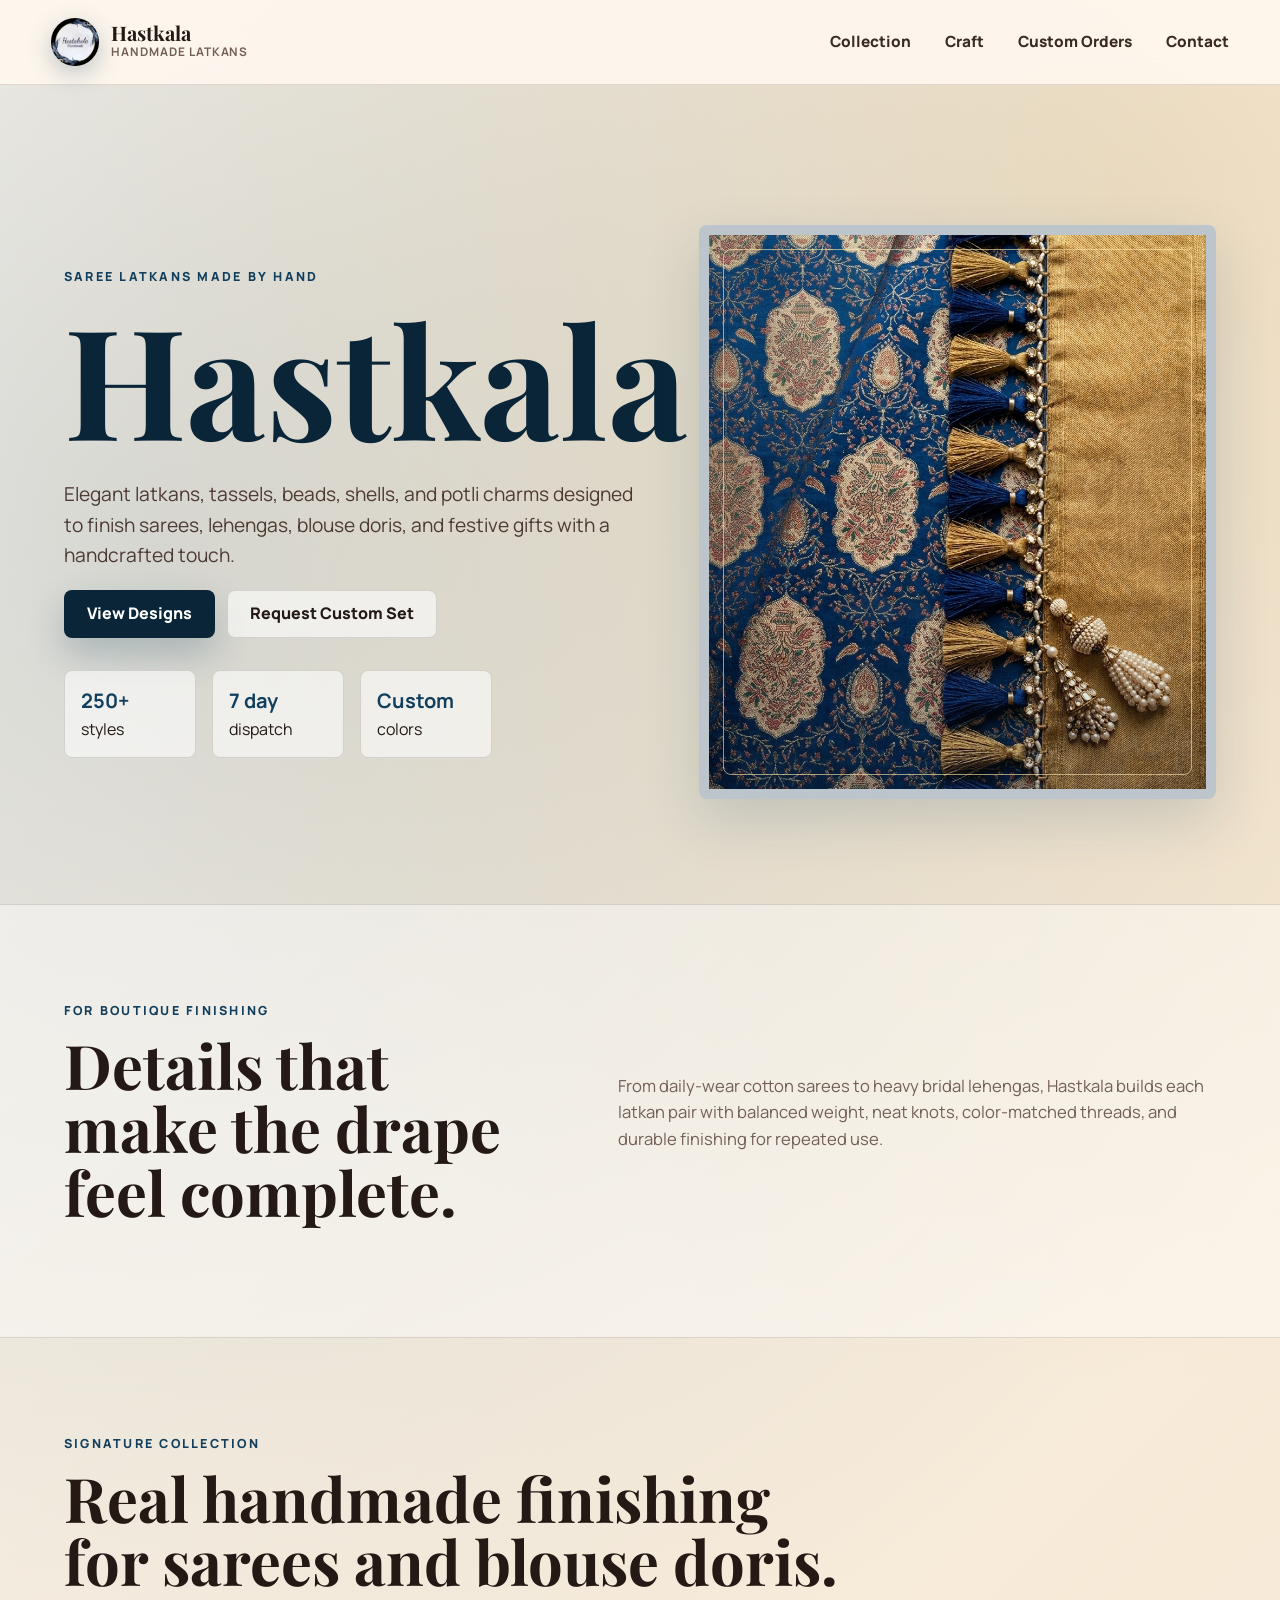
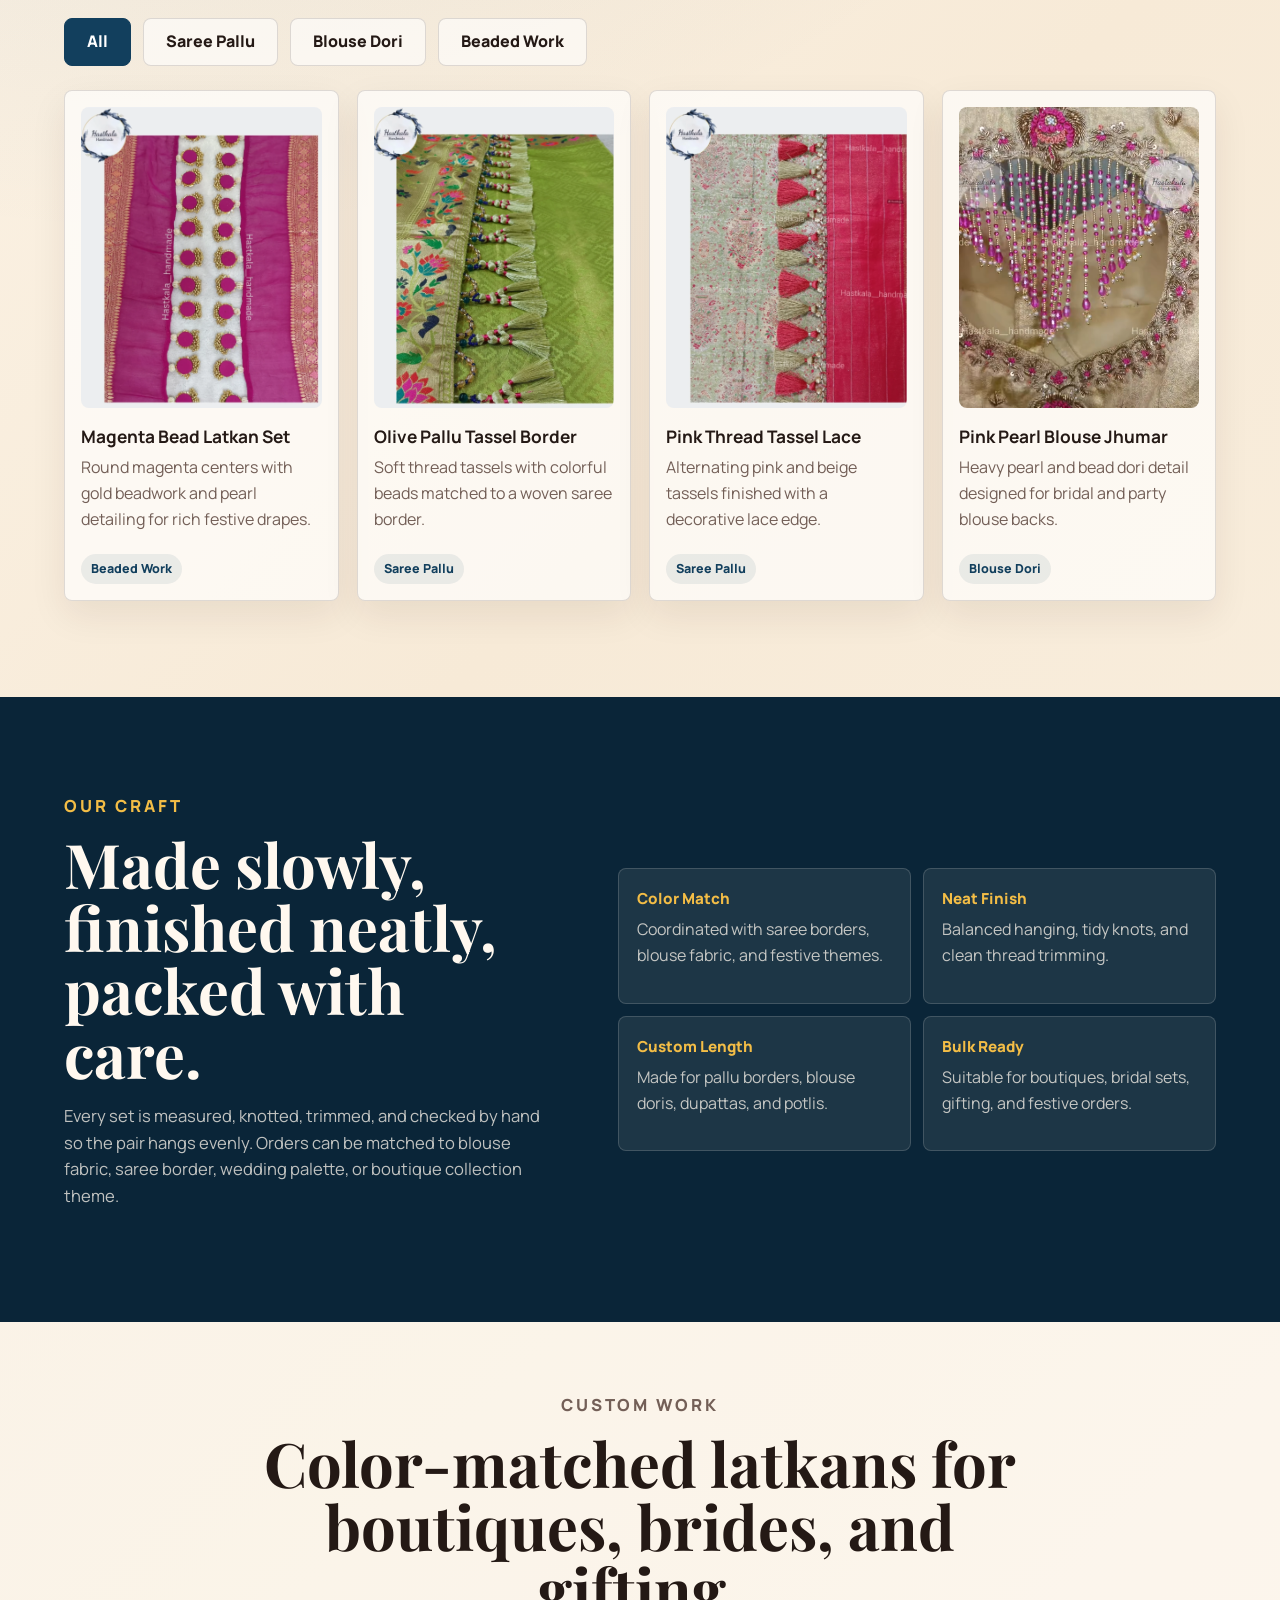
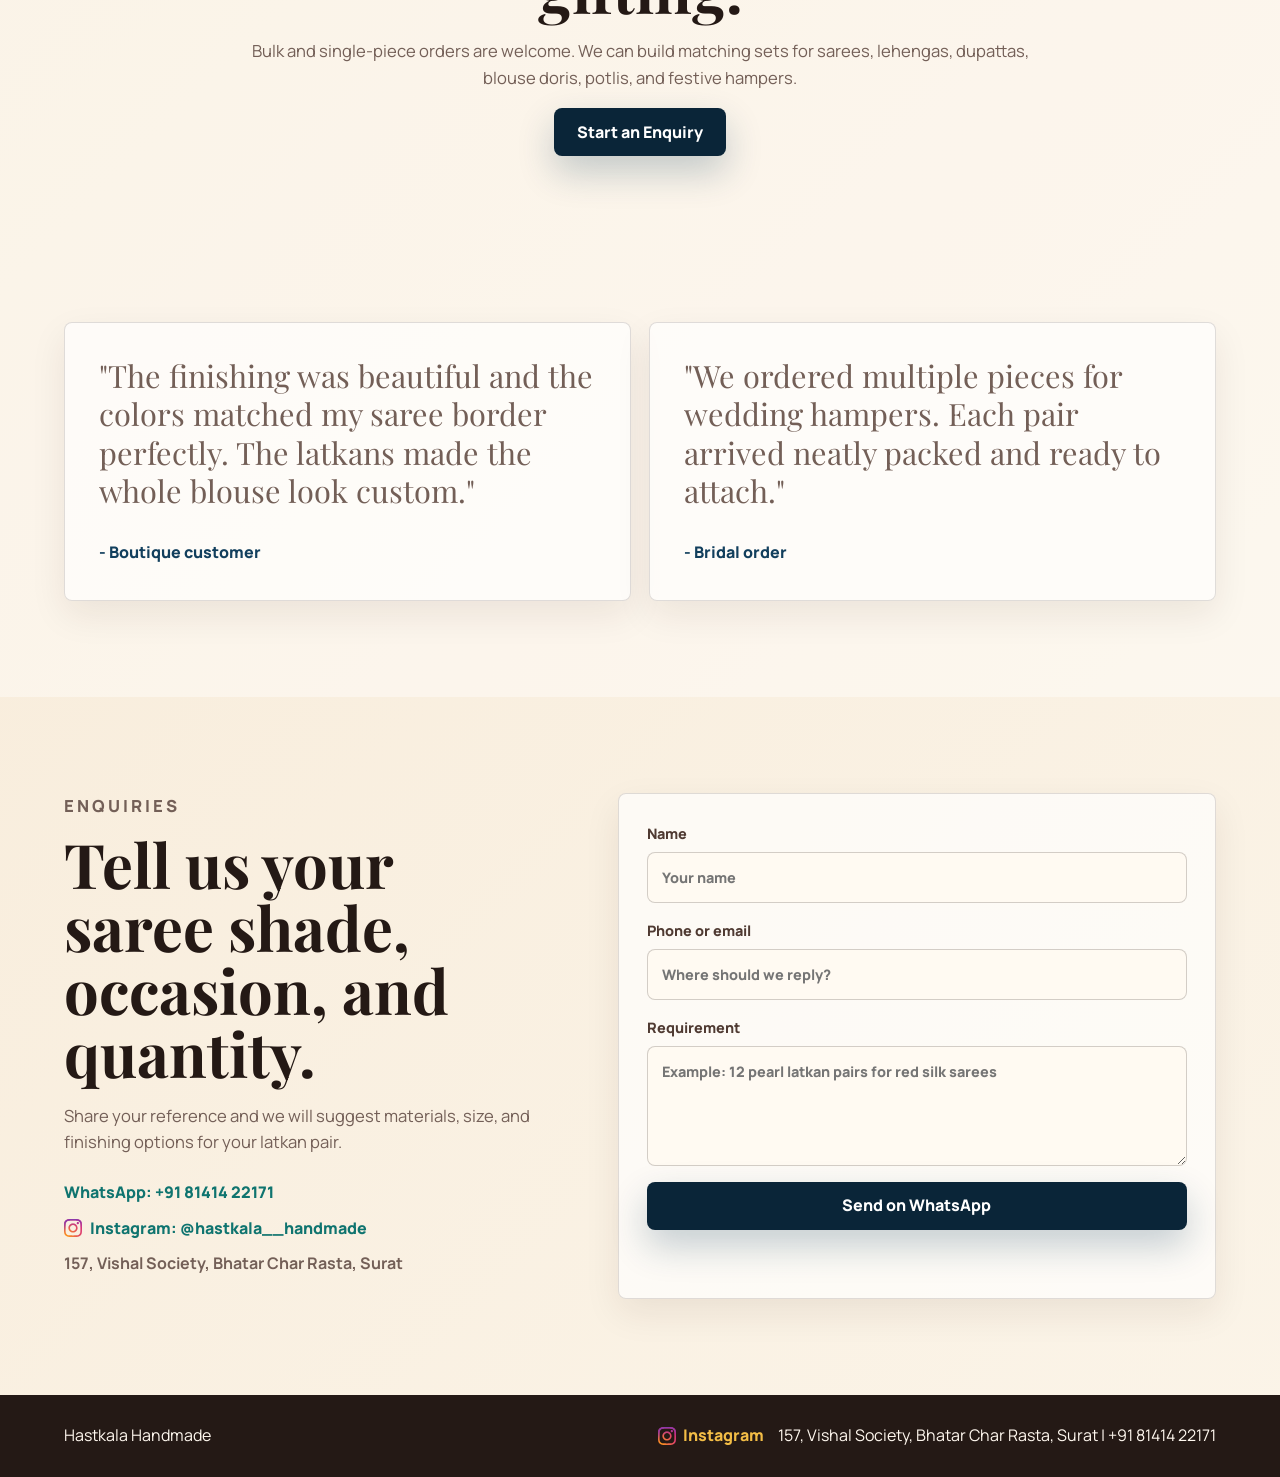
==== index.html @ eb97014a "feat: polished ui" ====
<!doctype html>
<html lang="en">
  <head>
    <meta charset="UTF-8" />
    <meta name="viewport" content="width=device-width, initial-scale=1.0" />
    <title>Hastkala Handmade</title>
    <meta
      name="description"
      content="Handcrafted saree latkans, tassels, potli charms, and custom blouse dori accessories by Hastkala Handmade."
    />
    <link rel="preconnect" href="https://fonts.googleapis.com" />
    <link rel="preconnect" href="https://fonts.gstatic.com" crossorigin />
    <link
      href="https://fonts.googleapis.com/css2?family=Manrope:wght@400;500;600;700;800&family=Playfair+Display:wght@600;700&display=swap"
      rel="stylesheet"
    />
    <link rel="stylesheet" href="style.css" />

    <link
      rel="apple-touch-icon"
      sizes="180x180"
      href="./assets/favicon_io/apple-touch-icon.png"
    />
    <link
      rel="icon"
      type="image/png"
      sizes="32x32"
      href="./assets/favicon_io/favicon-32x32.png"
    />
    <link
      rel="icon"
      type="image/png"
      sizes="16x16"
      href="./assets/favicon_io/favicon-16x16.png"
    />
    <link rel="manifest" href="./assets/favicon_io/site.webmanifest" />
  </head>
  <body>
    <header class="site-header">
      <a class="brand" href="#home" aria-label="Hastkala Handmade home">
        <img
          class="brand-mark"
          src="assets/hastkala-logo.jpg"
          alt=""
          aria-hidden="true"
        />
        <span>
          <strong>Hastkala</strong>
          <small>Handmade Latkans</small>
        </span>
      </a>

      <button
        class="nav-toggle"
        type="button"
        aria-label="Open menu"
        aria-expanded="false"
      >
        <span></span>
        <span></span>
        <span></span>
      </button>

      <nav class="nav-links" aria-label="Main navigation">
        <a href="#collection">Collection</a>
        <a href="#craft">Craft</a>
        <a href="#custom">Custom Orders</a>
        <a href="#contact">Contact</a>
      </nav>
    </header>

    <main id="home">
      <section class="hero">
        <div class="hero-copy">
          <p class="eyebrow">Saree latkans made by hand</p>
          <h1>Hastkala</h1>
          <p class="hero-text">
            Elegant latkans, tassels, beads, shells, and potli charms designed
            to finish sarees, lehengas, blouse doris, and festive gifts with a
            handcrafted touch.
          </p>
          <div class="hero-actions">
            <a class="button primary" href="#collection">View Designs</a>
            <a class="button secondary" href="#contact">Request Custom Set</a>
          </div>
          <div class="hero-stats" aria-label="Business highlights">
            <span><strong>250+</strong> styles</span>
            <span><strong>7 day</strong> dispatch</span>
            <span><strong>Custom</strong> colors</span>
          </div>
        </div>

        <div
          class="hero-art"
          aria-label="Decorative display of handmade saree latkans"
        >
          <div class="fabric-panel">
            <img
              class="hero-image"
              src="assets/main-image.png"
              alt="Blue and golden latkans on jacquard saree"
            />
          </div>
        </div>
      </section>

      <section class="section intro">
        <div>
          <p class="eyebrow">For boutique finishing</p>
          <h2>Details that make the drape feel complete.</h2>
        </div>
        <p>
          From daily-wear cotton sarees to heavy bridal lehengas, Hastkala
          builds each latkan pair with balanced weight, neat knots,
          color-matched threads, and durable finishing for repeated use.
        </p>
      </section>

      <section class="section collection" id="collection">
        <div class="section-heading">
          <p class="eyebrow">Signature collection</p>
          <h2>Real handmade finishing for sarees and blouse doris.</h2>
        </div>

        <div class="filters" aria-label="Filter collection">
          <button class="filter active" type="button" data-filter="all">
            All
          </button>
          <button class="filter" type="button" data-filter="saree">
            Saree Pallu
          </button>
          <button class="filter" type="button" data-filter="blouse">
            Blouse Dori
          </button>
          <button class="filter" type="button" data-filter="beaded">
            Beaded Work
          </button>
        </div>

        <div class="product-grid">
          <article class="product-card" data-category="beaded">
            <div class="product-visual">
              <img
                src="assets/tassel-1.png"
                alt="Magenta and gold beaded handmade saree latkan set"
              />
            </div>
            <div>
              <h3>Magenta Bead Latkan Set</h3>
              <p>
                Round magenta centers with gold beadwork and pearl detailing for
                rich festive drapes.
              </p>
              <span class="tag">Beaded Work</span>
            </div>
          </article>

          <article class="product-card" data-category="saree">
            <div class="product-visual">
              <img
                src="assets/tassel-2.png"
                alt="Olive green saree pallu with handmade thread tassels"
              />
            </div>
            <div>
              <h3>Olive Pallu Tassel Border</h3>
              <p>
                Soft thread tassels with colorful beads matched to a woven saree
                border.
              </p>
              <span class="tag">Saree Pallu</span>
            </div>
          </article>

          <article class="product-card" data-category="saree">
            <div class="product-visual">
              <img
                src="assets/tassel-3.png"
                alt="Pink and beige saree border with handmade tassel lace"
              />
            </div>
            <div>
              <h3>Pink Thread Tassel Lace</h3>
              <p>
                Alternating pink and beige tassels finished with a decorative
                lace edge.
              </p>
              <span class="tag">Saree Pallu</span>
            </div>
          </article>

          <article class="product-card" data-category="blouse">
            <div class="product-visual">
              <img
                src="assets/tassel-4.png"
                alt="Bridal blouse back with pink pearl handmade dori latkan"
              />
            </div>
            <div>
              <h3>Pink Pearl Blouse Jhumar</h3>
              <p>
                Heavy pearl and bead dori detail designed for bridal and party
                blouse backs.
              </p>
              <span class="tag">Blouse Dori</span>
            </div>
          </article>
        </div>
      </section>

      <section class="section craft" id="craft">
        <div class="craft-copy">
          <p class="eyebrow">Our craft</p>
          <h2>Made slowly, finished neatly, packed with care.</h2>
          <p>
            Every set is measured, knotted, trimmed, and checked by hand so the
            pair hangs evenly. Orders can be matched to blouse fabric, saree
            border, wedding palette, or boutique collection theme.
          </p>
        </div>
        <div class="promise-list" aria-label="Craft promise">
          <div>
            <span>Color Match</span>
            <p>
              Coordinated with saree borders, blouse fabric, and festive themes.
            </p>
          </div>
          <div>
            <span>Neat Finish</span>
            <p>Balanced hanging, tidy knots, and clean thread trimming.</p>
          </div>
          <div>
            <span>Custom Length</span>
            <p>Made for pallu borders, blouse doris, dupattas, and potlis.</p>
          </div>
          <div>
            <span>Bulk Ready</span>
            <p>
              Suitable for boutiques, bridal sets, gifting, and festive orders.
            </p>
          </div>
        </div>
      </section>

      <section class="section custom" id="custom">
        <div class="custom-panel">
          <p class="eyebrow">Custom work</p>
          <h2>Color-matched latkans for boutiques, brides, and gifting.</h2>
          <p>
            Bulk and single-piece orders are welcome. We can build matching sets
            for sarees, lehengas, dupattas, blouse doris, potlis, and festive
            hampers.
          </p>
          <a class="button primary" href="#contact">Start an Enquiry</a>
        </div>
      </section>

      <section class="section testimonials">
        <div class="quote-card">
          <p>
            "The finishing was beautiful and the colors matched my saree border
            perfectly. The latkans made the whole blouse look custom."
          </p>
          <span>- Boutique customer</span>
        </div>
        <div class="quote-card">
          <p>
            "We ordered multiple pieces for wedding hampers. Each pair arrived
            neatly packed and ready to attach."
          </p>
          <span>- Bridal order</span>
        </div>
      </section>

      <section class="section contact" id="contact">
        <div>
          <p class="eyebrow">Enquiries</p>
          <h2>Tell us your saree shade, occasion, and quantity.</h2>
          <p>
            Share your reference and we will suggest materials, size, and
            finishing options for your latkan pair.
          </p>
          <div class="contact-details" aria-label="Hastkala contact details">
            <a
              href="https://wa.me/918141422171"
              target="_blank"
              rel="noreferrer"
            >
              WhatsApp: +91 81414 22171
            </a>
            <a
              href="https://www.instagram.com/hastkala__handmade/"
              target="_blank"
              rel="noreferrer"
            >
              <img src="assets/instagram-logo.svg" alt="" aria-hidden="true" />
              <span>Instagram: @hastkala__handmade</span>
            </a>
            <address>157, Vishal Society, Bhatar Char Rasta, Surat</address>
          </div>
        </div>
        <form class="contact-form">
          <label>
            Name
            <input type="text" name="name" placeholder="Your name" required />
          </label>
          <label>
            Phone or email
            <input
              type="text"
              name="contact"
              placeholder="Where should we reply?"
              required
            />
          </label>
          <label>
            Requirement
            <textarea
              name="message"
              rows="4"
              placeholder="Example: 12 pearl latkan pairs for red silk sarees"
              required
            ></textarea>
          </label>
          <button class="button primary" type="submit">Send on WhatsApp</button>
          <p class="form-note" role="status" aria-live="polite"></p>
        </form>
      </section>
    </main>

    <footer class="site-footer">
      <p>Hastkala Handmade</p>
      <div class="footer-links">
        <a
          href="https://www.instagram.com/hastkala__handmade/"
          target="_blank"
          rel="noreferrer"
        >
          <img src="assets/instagram-logo.svg" alt="" aria-hidden="true" />
          <span>Instagram</span>
        </a>
        <span
          >157, Vishal Society, Bhatar Char Rasta, Surat | +91 81414 22171</span
        >
      </div>
    </footer>

    <script src="script.js"></script>
  </body>
</html>
---- style.css ----
* {
  box-sizing: border-box;
}

:root {
  --ink: #241915;
  --muted: #735f57;
  --paper: #fff8ef;
  --cream: #f6ead8;
  --maroon: #8d2431;
  --rose: #d96b79;
  --teal: #0f746f;
  --emerald: #167052;
  --mustard: #d6a12b;
  --gold: #b98425;
  --navy: #123f5d;
  --deep-navy: #0a2538;
  --line: rgba(36, 25, 21, 0.14);
  --shadow: 0 22px 55px rgba(18, 63, 93, 0.16);
}

html {
  scroll-behavior: smooth;
}

body {
  margin: 0;
  color: var(--ink);
  background:
    radial-gradient(
      circle at 12% 12%,
      rgba(18, 63, 93, 0.16),
      transparent 30%
    ),
    radial-gradient(
      circle at 88% 4%,
      rgba(185, 132, 37, 0.18),
      transparent 26%
    ),
    linear-gradient(135deg, #fffaf2 0%, #f7ead7 46%, #fbf4e8 100%);
  font-family: "Manrope", Arial, sans-serif;
  line-height: 1.6;
}

body.nav-open {
  overflow: auto;
}

a {
  color: inherit;
  text-decoration: none;
}

button,
input,
textarea {
  font: inherit;
}

.site-header {
  position: sticky;
  top: 0;
  z-index: 20;
  display: flex;
  align-items: center;
  justify-content: space-between;
  gap: 24px;
  padding: 18px clamp(18px, 4vw, 56px);
  background: rgba(255, 248, 239, 0.9);
  border-bottom: 1px solid var(--line);
  backdrop-filter: blur(18px);
}

.brand {
  display: inline-flex;
  align-items: center;
  gap: 12px;
  min-width: 190px;
}

.brand-mark {
  width: 48px;
  height: 48px;
  display: block;
  object-fit: cover;
  object-position: center;
  background: #fff;
  border-radius: 50%;
  box-shadow: 0 8px 24px rgba(18, 63, 93, 0.26);
}

.brand strong,
.brand small {
  display: block;
}

.brand strong {
  font-family: "Playfair Display", Georgia, serif;
  font-size: 1.25rem;
  line-height: 1;
}

.brand small {
  color: var(--muted);
  font-size: 0.74rem;
  font-weight: 700;
  letter-spacing: 0.08em;
  text-transform: uppercase;
}

.nav-links {
  display: flex;
  align-items: center;
  gap: clamp(16px, 3vw, 34px);
  color: #3a2a24;
  font-size: 0.96rem;
  font-weight: 800;
}

.nav-links a {
  position: relative;
  padding: 6px 0;
}

.nav-links a::after {
  position: absolute;
  right: 0;
  bottom: 0;
  left: 0;
  height: 2px;
  content: "";
  background: var(--gold);
  transform: scaleX(0);
  transform-origin: left;
  transition: transform 180ms ease;
}

.nav-links a:hover::after,
.nav-links a:focus-visible::after {
  transform: scaleX(1);
}

.nav-toggle {
  display: none;
  width: 44px;
  height: 44px;
  padding: 0;
  background: #fffaf2;
  border: 1px solid var(--line);
  border-radius: 8px;
}

.nav-toggle span {
  display: block;
  width: 20px;
  height: 2px;
  margin: 5px auto;
  background: var(--ink);
  transition:
    transform 180ms ease,
    opacity 180ms ease;
}

.hero {
  display: grid;
  grid-template-columns: minmax(0, 1.05fr) minmax(320px, 0.95fr);
  gap: clamp(28px, 5vw, 80px);
  align-items: center;
  min-height: calc(100vh - 81px);
  padding: clamp(34px, 7vw, 92px) clamp(18px, 5vw, 72px) 54px;
}

.eyebrow {
  margin: 0 0 12px;
  color: var(--navy);
  font-size: 0.78rem;
  font-weight: 900;
  letter-spacing: 0.18em;
  text-transform: uppercase;
}

h1,
h2,
h3,
p {
  margin-top: 0;
}

h1,
h2 {
  font-family: "Playfair Display", Georgia, serif;
  line-height: 1.03;
}

h1 {
  max-width: 760px;
  margin-bottom: 22px;
  color: var(--deep-navy);
  font-size: clamp(4.5rem, 12vw, 10.5rem);
  letter-spacing: 0;
}

h2 {
  margin-bottom: 18px;
  font-size: clamp(2rem, 4.8vw, 4rem);
  letter-spacing: 0;
}

h3 {
  margin-bottom: 8px;
  font-size: 1.08rem;
  line-height: 1.25;
}

.hero-text {
  max-width: 660px;
  color: #4d3a33;
  font-size: clamp(1.04rem, 1.5vw, 1.22rem);
}

.hero-actions,
.filters {
  display: flex;
  flex-wrap: wrap;
  gap: 12px;
  align-items: center;
}

.button,
.filter {
  display: inline-flex;
  align-items: center;
  justify-content: center;
  min-height: 48px;
  padding: 0 22px;
  cursor: pointer;
  border: 1px solid transparent;
  border-radius: 8px;
  font-weight: 900;
  transition:
    transform 180ms ease,
    box-shadow 180ms ease,
    background 180ms ease;
}

.button:hover,
.filter:hover {
  transform: translateY(-2px);
}

.button.primary {
  color: #fff;
  background: var(--deep-navy);
  box-shadow: 0 16px 36px rgba(18, 63, 93, 0.24);
}

.button.secondary,
.filter {
  color: var(--ink);
  background: rgba(255, 255, 255, 0.6);
  border-color: var(--line);
}

.filter.active {
  color: #fff;
  background: var(--navy);
  border-color: var(--navy);
}

.hero-stats {
  display: flex;
  flex-wrap: wrap;
  gap: 16px;
  margin-top: 32px;
}

.hero-stats span {
  min-width: 132px;
  padding: 14px 16px;
  background: rgba(255, 255, 255, 0.58);
  border: 1px solid var(--line);
  border-radius: 8px;
}

.hero-stats strong {
  display: block;
  color: var(--navy);
  font-size: 1.25rem;
}

.hero-art {
  display: grid;
  min-height: 560px;
  place-items: center;
}

.fabric-panel {
  position: relative;
  width: min(100%, 560px);
  aspect-ratio: 0.9;
  overflow: hidden;
  background: #0d2f48;
  border: 10px solid rgba(255, 255, 255, 0.72);
  border-radius: 8px;
  box-shadow: var(--shadow);
}

.fabric-panel::before {
  position: absolute;
  inset: 14px;
  z-index: 3;
  content: "";
  border: 1px solid rgba(255, 231, 171, 0.62);
  border-radius: 8px;
  pointer-events: none;
}

.fabric-panel::after {
  position: absolute;
  inset: 0;
  z-index: 2;
  content: "";
  background: linear-gradient(180deg, transparent 64%, rgba(10, 37, 56, 0.24));
  pointer-events: none;
}

.hero-image {
  position: absolute;
  z-index: 1;
  inset: 0;
  width: 100%;
  height: 100%;
  object-fit: cover;
  object-position: center;
}

.section {
  padding: clamp(52px, 8vw, 96px) clamp(18px, 5vw, 72px);
}

.intro,
.craft,
.custom,
.contact {
  display: grid;
  grid-template-columns: minmax(0, 0.9fr) minmax(280px, 1.1fr);
  gap: clamp(28px, 5vw, 70px);
  align-items: center;
}

.intro {
  border-top: 1px solid var(--line);
  border-bottom: 1px solid var(--line);
  background: rgba(255, 255, 255, 0.42);
}

.intro p:last-child,
.craft-copy p,
.custom-panel p,
.contact p {
  color: var(--muted);
  font-size: 1.04rem;
}

.contact-details {
  display: grid;
  gap: 10px;
  margin-top: 24px;
  color: #3f2d27;
  font-weight: 900;
}

.contact-details a {
  display: inline-flex;
  align-items: center;
  gap: 8px;
  color: var(--teal);
}

.contact-details img,
.footer-links img {
  width: 18px;
  height: 18px;
  object-fit: contain;
}

.contact-details address {
  max-width: 460px;
  color: var(--muted);
  font-style: normal;
  font-weight: 700;
}

.section-heading {
  max-width: 780px;
  margin-bottom: 26px;
}

.product-grid {
  display: grid;
  grid-template-columns: repeat(4, minmax(0, 1fr));
  gap: 18px;
  margin-top: 24px;
}

.product-card,
.promise-list > div,
.quote-card,
.contact-form {
  background: rgba(255, 255, 255, 0.66);
  border: 1px solid var(--line);
  border-radius: 8px;
  box-shadow: 0 14px 36px rgba(54, 30, 18, 0.08);
}

.product-card {
  display: grid;
  gap: 18px;
  padding: 16px;
  transition:
    opacity 180ms ease,
    transform 180ms ease;
}

.product-card.hide {
  display: none;
}

.product-card p,
.promise-list p,
.quote-card p {
  color: var(--muted);
}

.product-visual {
  position: relative;
  aspect-ratio: 4 / 5;
  min-height: 210px;
  overflow: hidden;
  background: var(--cream);
  border-radius: 8px;
}

.product-visual img {
  display: block;
  width: 100%;
  height: 100%;
  object-fit: cover;
}

.tag {
  display: inline-flex;
  margin-top: 6px;
  padding: 5px 10px;
  color: var(--navy);
  background: rgba(18, 63, 93, 0.08);
  border-radius: 999px;
  font-size: 0.78rem;
  font-weight: 900;
}

.craft {
  background: var(--deep-navy);
  color: #fff8ef;
}

.craft .eyebrow {
  color: #f3bd46;
}

.craft-copy p,
.craft .promise-list p {
  color: rgba(255, 248, 239, 0.74);
}

.promise-list {
  display: grid;
  grid-template-columns: repeat(2, minmax(0, 1fr));
  gap: 12px;
}

.promise-list > div {
  padding: 18px;
  color: #fff8ef;
  background: rgba(255, 248, 239, 0.08);
  border-color: rgba(255, 248, 239, 0.16);
  box-shadow: none;
}

.promise-list span {
  display: block;
  margin-bottom: 6px;
  color: #f3bd46;
  font-size: 0.95rem;
  font-weight: 900;
}

.custom {
  display: block;
  padding-block: clamp(42px, 6vw, 70px);
  text-align: center;
  background: rgba(255, 255, 255, 0.38);
}

.custom-panel {
  max-width: 780px;
  margin: 0 auto;
}

.testimonials {
  display: grid;
  grid-template-columns: repeat(2, minmax(0, 1fr));
  gap: 18px;
  background: rgba(255, 255, 255, 0.38);
}

.quote-card {
  padding: clamp(22px, 4vw, 34px);
}

.quote-card p {
  font-family: "Playfair Display", Georgia, serif;
  font-size: clamp(1.35rem, 2.4vw, 2rem);
  line-height: 1.24;
}

.quote-card span {
  color: var(--navy);
  font-weight: 900;
}

.contact {
  align-items: start;
}

.contact-form {
  display: grid;
  gap: 16px;
  padding: clamp(18px, 3vw, 28px);
}

.contact-form label {
  display: grid;
  gap: 7px;
  color: #4f3a32;
  font-size: 0.9rem;
  font-weight: 900;
}

.contact-form input,
.contact-form textarea {
  width: 100%;
  padding: 13px 14px;
  color: var(--ink);
  background: #fffaf2;
  border: 1px solid rgba(36, 25, 21, 0.2);
  border-radius: 8px;
  outline: none;
}

.contact-form input:focus,
.contact-form textarea:focus {
  border-color: var(--teal);
  box-shadow: 0 0 0 4px rgba(15, 116, 111, 0.12);
}

.form-note {
  min-height: 24px;
  margin: 0;
  color: var(--teal);
  font-weight: 800;
}

.site-footer {
  display: flex;
  justify-content: space-between;
  gap: 20px;
  padding: 28px clamp(18px, 5vw, 72px);
  color: #fff8ef;
  background: #241915;
}

.site-footer p {
  margin: 0;
}

.footer-links {
  display: flex;
  flex-wrap: wrap;
  gap: 8px 14px;
  justify-content: flex-end;
  text-align: right;
}

.footer-links a {
  display: inline-flex;
  align-items: center;
  gap: 7px;
  color: #f3bd46;
  font-weight: 900;
}

@media (max-width: 980px) {
  .hero,
  .intro,
  .craft,
  .contact {
    grid-template-columns: 1fr;
  }

  .hero {
    min-height: auto;
  }

  .hero-art {
    min-height: 480px;
  }

  .product-grid {
    grid-template-columns: repeat(2, minmax(0, 1fr));
  }
}

@media (max-width: 720px) {
  .site-header {
    position: sticky;
    isolation: isolate;
  }

  .nav-toggle {
    position: relative;
    z-index: 30;
    display: block;
  }

  .nav-links {
    position: absolute;
    top: calc(100% + 8px);
    right: 14px;
    left: 14px;
    display: grid;
    gap: 6px;
    padding: 12px;
    font-size: 1rem;
    background: rgba(255, 248, 239, 0.98);
    border: 1px solid var(--line);
    border-radius: 8px;
    box-shadow: var(--shadow);
    opacity: 0;
    pointer-events: none;
    transform: translateY(-8px);
    transition:
      opacity 180ms ease,
      transform 180ms ease;
  }

  .nav-links a {
    width: 100%;
    padding: 12px 14px;
    border-radius: 8px;
  }

  .nav-links a:hover,
  .nav-links a:focus-visible {
    background: rgba(18, 63, 93, 0.08);
  }

  .nav-links a::after {
    display: none;
  }

  body.nav-open .nav-links {
    opacity: 1;
    pointer-events: auto;
    transform: translateY(0);
  }

  body.nav-open .nav-toggle span:nth-child(1) {
    transform: translateY(7px) rotate(45deg);
  }

  body.nav-open .nav-toggle span:nth-child(2) {
    opacity: 0;
  }

  body.nav-open .nav-toggle span:nth-child(3) {
    transform: translateY(-7px) rotate(-45deg);
  }

  h1 {
    font-size: clamp(4.2rem, 21vw, 6.6rem);
  }

  .hero-art {
    min-height: auto;
  }

  .fabric-panel {
    width: min(100%, 390px);
  }

  .product-grid,
  .testimonials {
    grid-template-columns: 1fr;
  }

  .promise-list {
    grid-template-columns: 1fr;
  }

  .site-footer {
    display: grid;
  }

  .footer-links {
    justify-content: flex-start;
    text-align: left;
  }
}

@media (max-width: 460px) {
  .site-header {
    padding-inline: 14px;
  }

  .brand {
    min-width: 0;
  }

  .brand small {
    display: none;
  }

  .hero,
  .section {
    padding-inline: 14px;
  }

  .hero-stats {
    display: grid;
  }

  .hero-stats span {
    min-width: 0;
  }
}
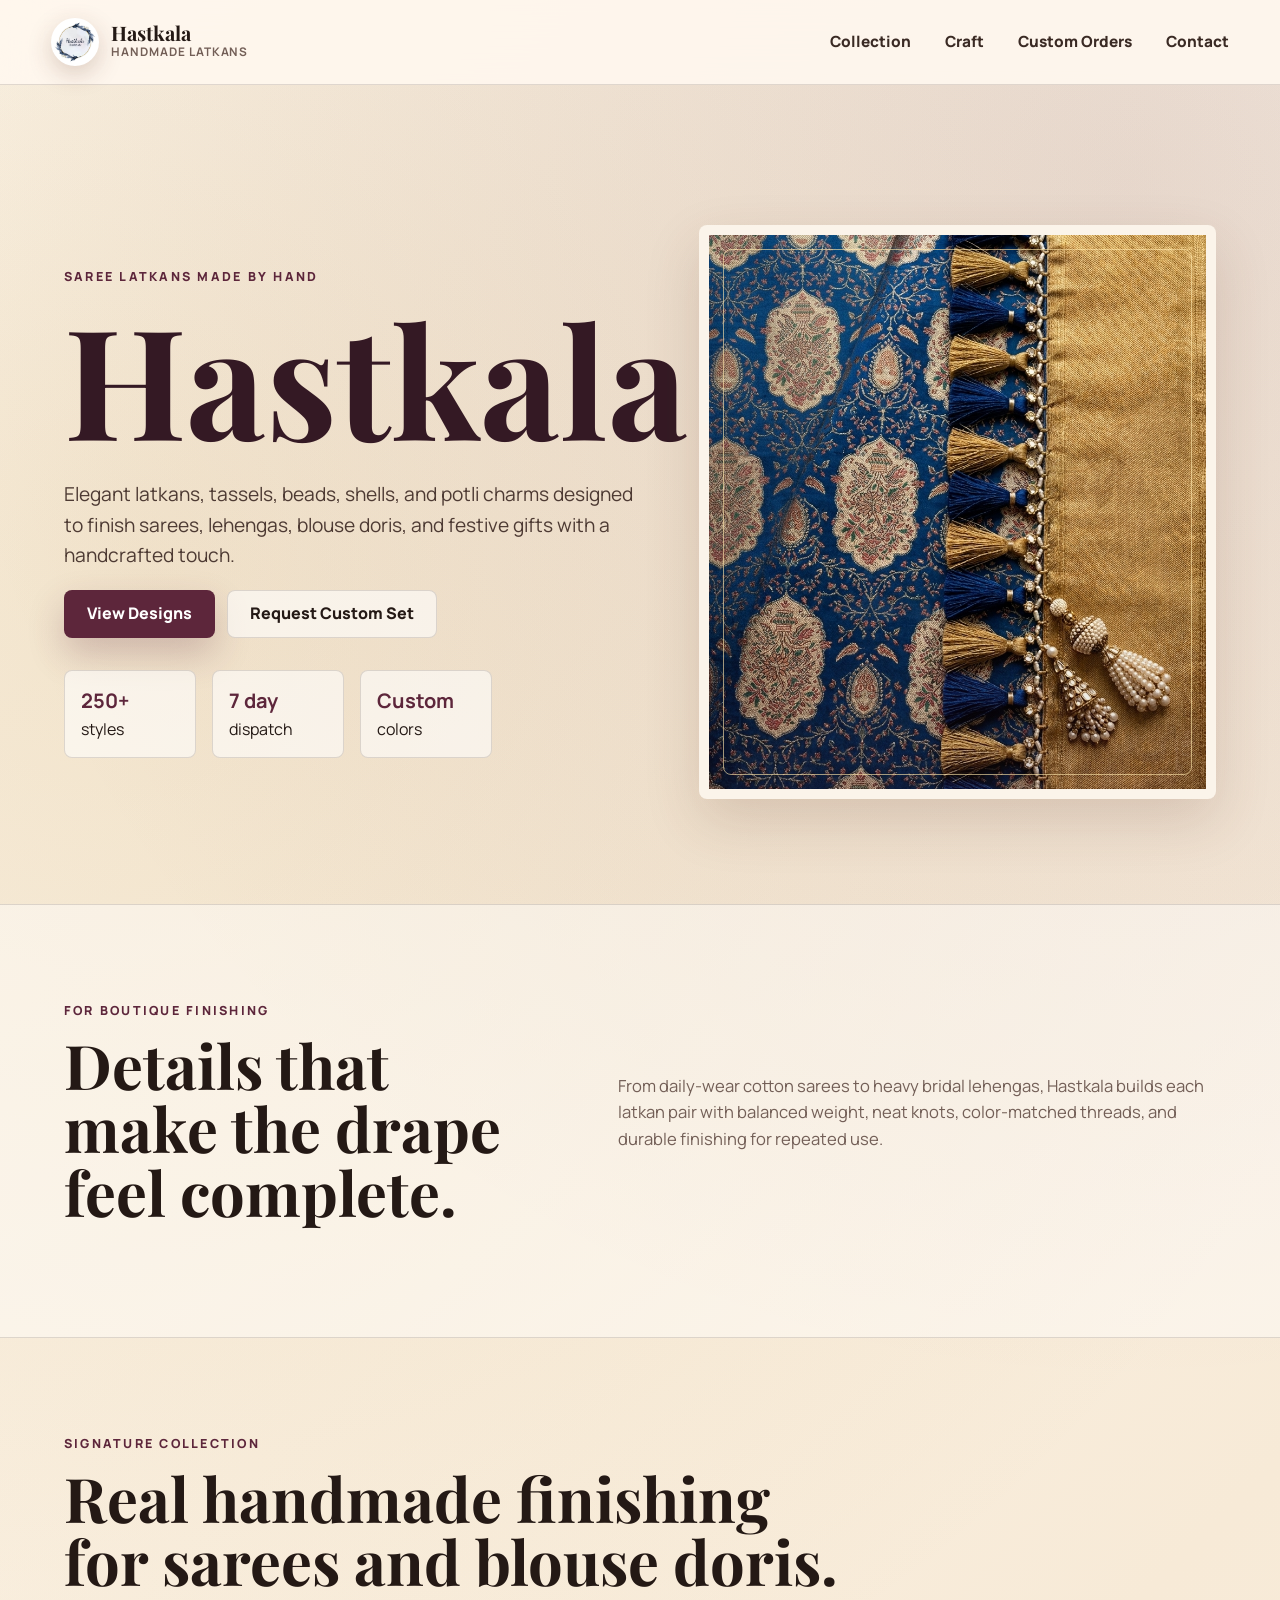
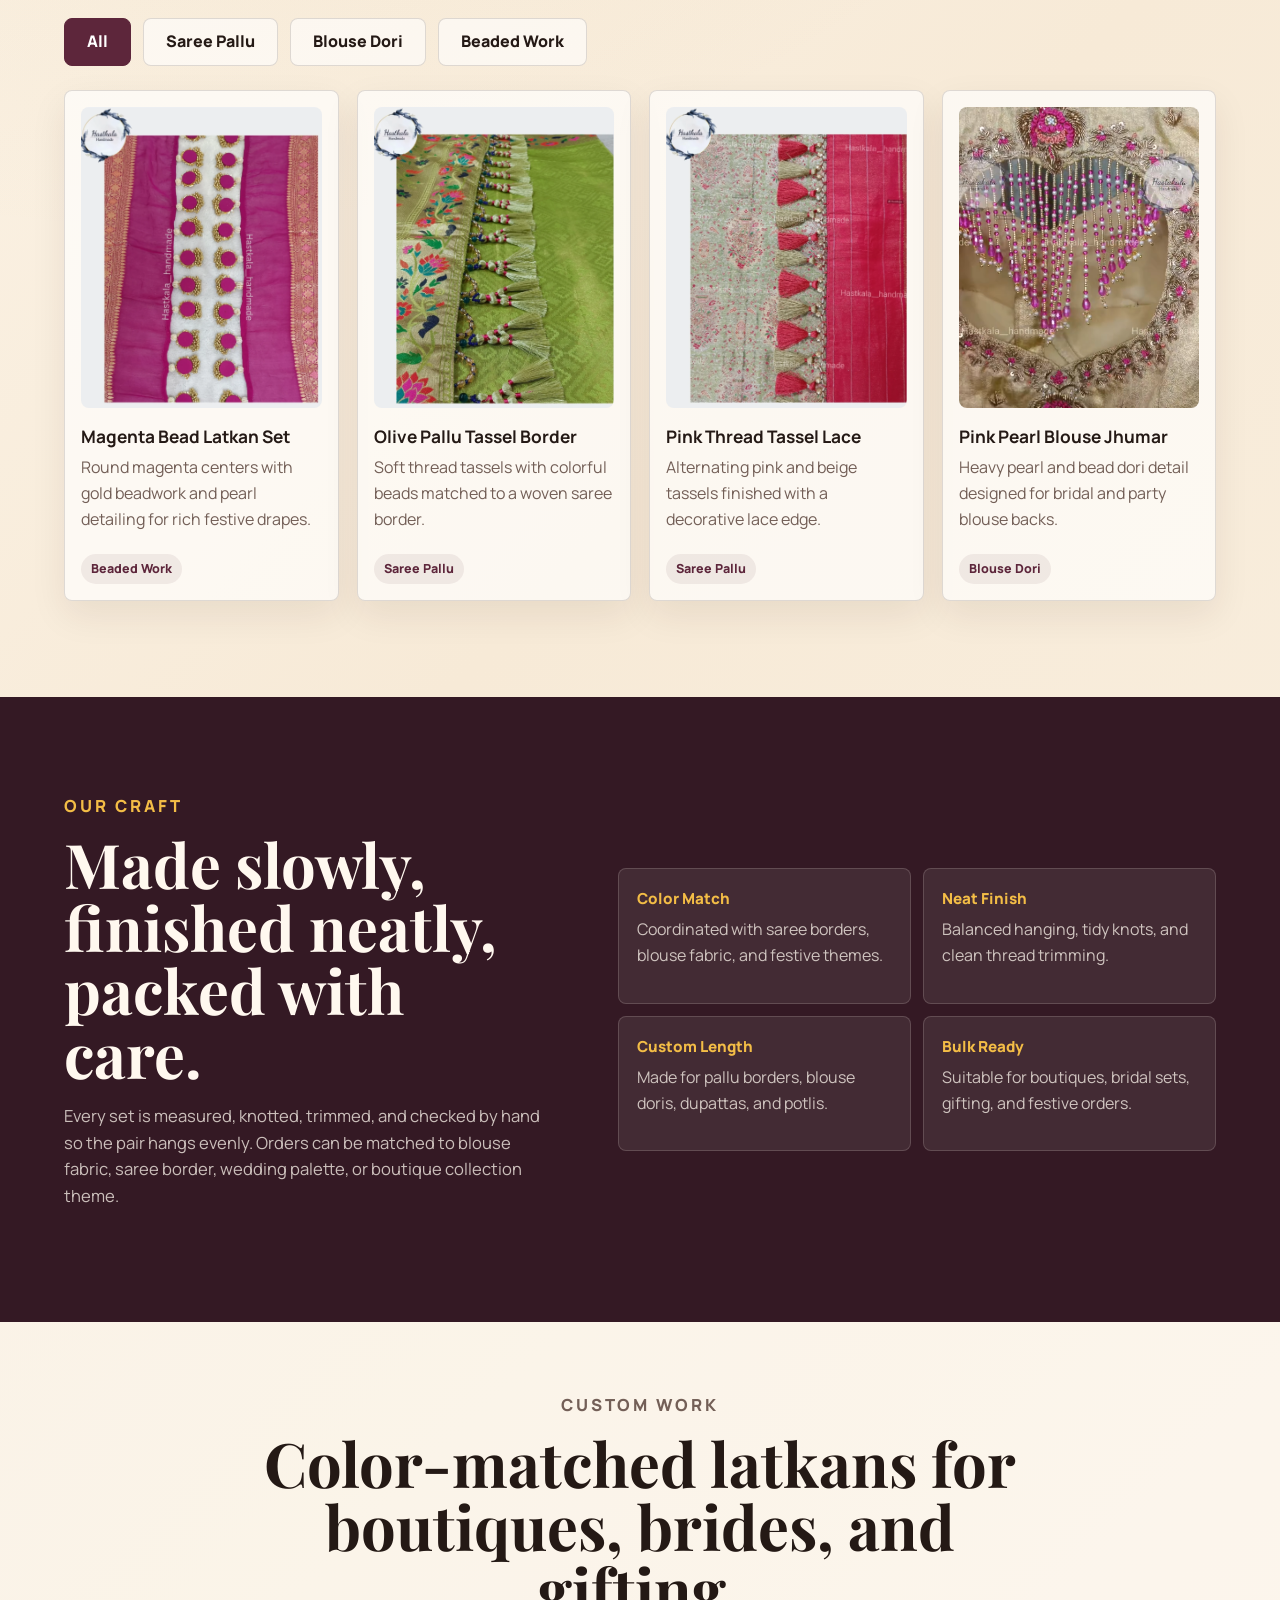
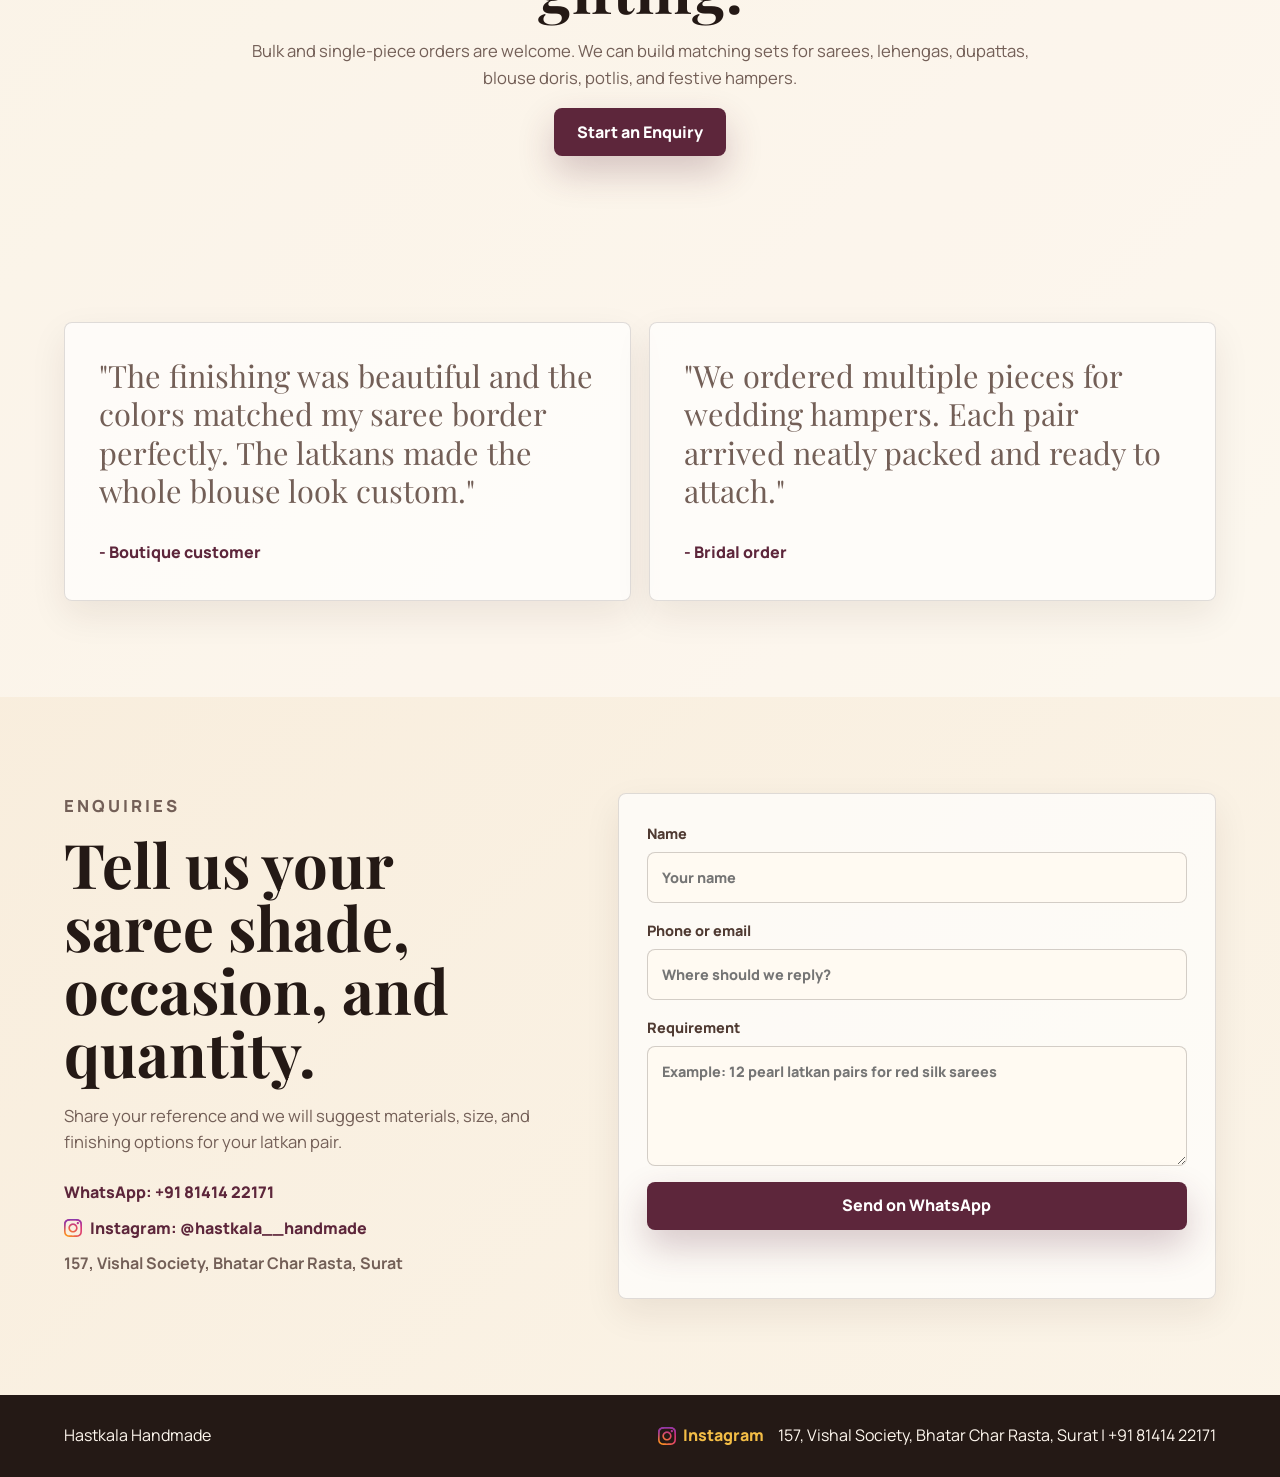
==== commit 515df21f: "Changed logo" ====
--- a/index.html
+++ b/index.html
@@ -40,7 +40,7 @@
       <a class="brand" href="#home" aria-label="Hastkala Handmade home">
         <img
           class="brand-mark"
-          src="assets/hastkala-logo.jpg"
+          src="assets/hastkala-logo-white.jpeg"
           alt=""
           aria-hidden="true"
         />
--- a/style.css
+++ b/style.css
@@ -13,10 +13,10 @@
   --emerald: #167052;
   --mustard: #d6a12b;
   --gold: #b98425;
-  --navy: #123f5d;
-  --deep-navy: #0a2538;
+  --plum: #5d263b;
+  --deep-plum: #341924;
   --line: rgba(36, 25, 21, 0.14);
-  --shadow: 0 22px 55px rgba(18, 63, 93, 0.16);
+  --shadow: 0 22px 55px rgba(91, 47, 31, 0.16);
 }
 
 html {
@@ -29,12 +29,12 @@
   background:
     radial-gradient(
       circle at 12% 12%,
-      rgba(18, 63, 93, 0.16),
+      rgba(185, 132, 37, 0.16),
       transparent 30%
     ),
     radial-gradient(
       circle at 88% 4%,
-      rgba(185, 132, 37, 0.18),
+      rgba(93, 38, 59, 0.12),
       transparent 26%
     ),
     linear-gradient(135deg, #fffaf2 0%, #f7ead7 46%, #fbf4e8 100%);
@@ -86,7 +86,7 @@
   object-position: center;
   background: #fff;
   border-radius: 50%;
-  box-shadow: 0 8px 24px rgba(18, 63, 93, 0.26);
+  box-shadow: 0 8px 24px rgba(91, 47, 31, 0.22);
 }
 
 .brand strong,
@@ -172,7 +172,7 @@
 
 .eyebrow {
   margin: 0 0 12px;
-  color: var(--navy);
+  color: var(--plum);
   font-size: 0.78rem;
   font-weight: 900;
   letter-spacing: 0.18em;
@@ -195,7 +195,7 @@
 h1 {
   max-width: 760px;
   margin-bottom: 22px;
-  color: var(--deep-navy);
+  color: var(--deep-plum);
   font-size: clamp(4.5rem, 12vw, 10.5rem);
   letter-spacing: 0;
 }
@@ -250,8 +250,8 @@
 
 .button.primary {
   color: #fff;
-  background: var(--deep-navy);
-  box-shadow: 0 16px 36px rgba(18, 63, 93, 0.24);
+  background: var(--plum);
+  box-shadow: 0 16px 36px rgba(93, 38, 59, 0.24);
 }
 
 .button.secondary,
@@ -263,8 +263,8 @@
 
 .filter.active {
   color: #fff;
-  background: var(--navy);
-  border-color: var(--navy);
+  background: var(--plum);
+  border-color: var(--plum);
 }
 
 .hero-stats {
@@ -284,7 +284,7 @@
 
 .hero-stats strong {
   display: block;
-  color: var(--navy);
+  color: var(--plum);
   font-size: 1.25rem;
 }
 
@@ -299,8 +299,8 @@
   width: min(100%, 560px);
   aspect-ratio: 0.9;
   overflow: hidden;
-  background: #0d2f48;
-  border: 10px solid rgba(255, 255, 255, 0.72);
+  background: #efe1cc;
+  border: 10px solid rgba(255, 250, 242, 0.78);
   border-radius: 8px;
   box-shadow: var(--shadow);
 }
@@ -320,7 +320,7 @@
   inset: 0;
   z-index: 2;
   content: "";
-  background: linear-gradient(180deg, transparent 64%, rgba(10, 37, 56, 0.24));
+  background: linear-gradient(180deg, transparent 68%, rgba(52, 25, 36, 0.18));
   pointer-events: none;
 }
 
@@ -374,7 +374,7 @@
   display: inline-flex;
   align-items: center;
   gap: 8px;
-  color: var(--teal);
+  color: var(--plum);
 }
 
 .contact-details img,
@@ -452,15 +452,15 @@
   display: inline-flex;
   margin-top: 6px;
   padding: 5px 10px;
-  color: var(--navy);
-  background: rgba(18, 63, 93, 0.08);
+  color: var(--plum);
+  background: rgba(93, 38, 59, 0.08);
   border-radius: 999px;
   font-size: 0.78rem;
   font-weight: 900;
 }
 
 .craft {
-  background: var(--deep-navy);
+  background: var(--deep-plum);
   color: #fff8ef;
 }
 
@@ -525,7 +525,7 @@
 }
 
 .quote-card span {
-  color: var(--navy);
+  color: var(--plum);
   font-weight: 900;
 }
 
@@ -560,14 +560,14 @@
 
 .contact-form input:focus,
 .contact-form textarea:focus {
-  border-color: var(--teal);
-  box-shadow: 0 0 0 4px rgba(15, 116, 111, 0.12);
+  border-color: var(--plum);
+  box-shadow: 0 0 0 4px rgba(93, 38, 59, 0.12);
 }
 
 .form-note {
   min-height: 24px;
   margin: 0;
-  color: var(--teal);
+  color: var(--plum);
   font-weight: 800;
 }
 
@@ -662,7 +662,7 @@
 
   .nav-links a:hover,
   .nav-links a:focus-visible {
-    background: rgba(18, 63, 93, 0.08);
+    background: rgba(93, 38, 59, 0.08);
   }
 
   .nav-links a::after {
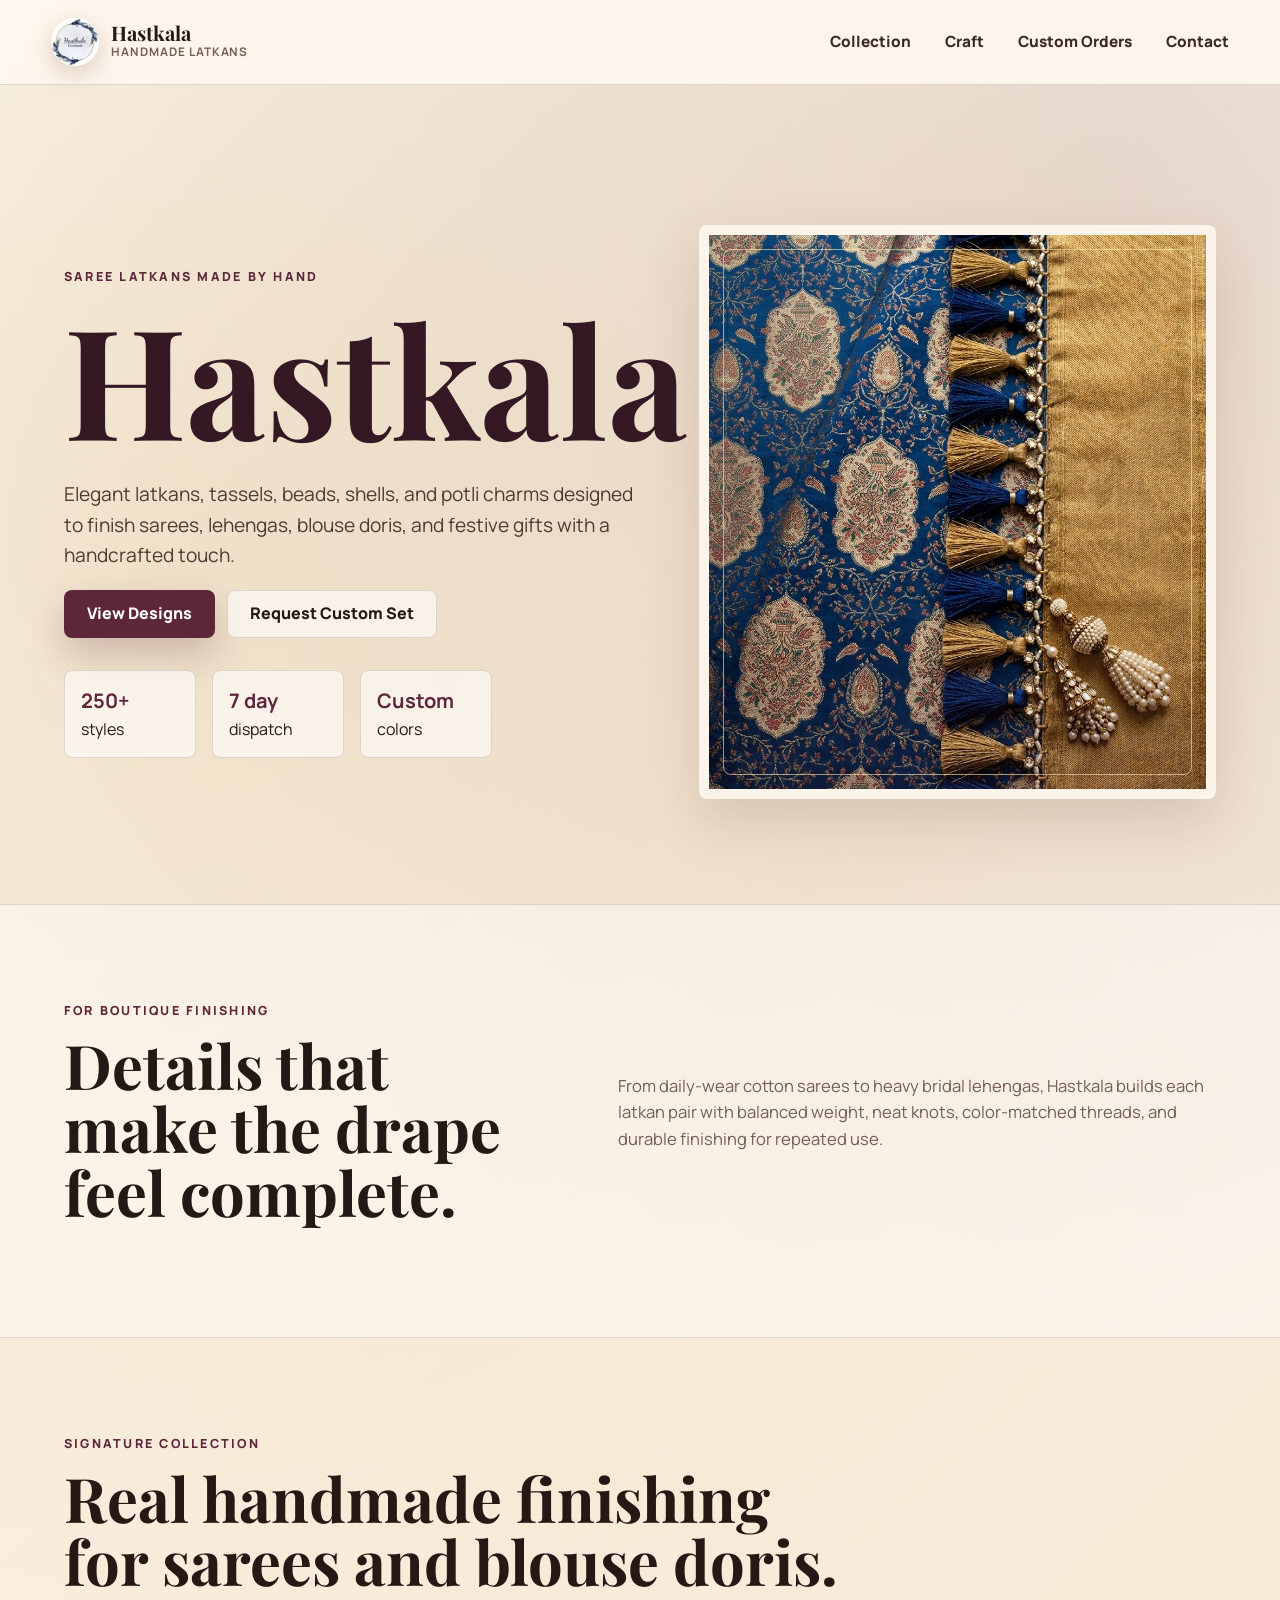
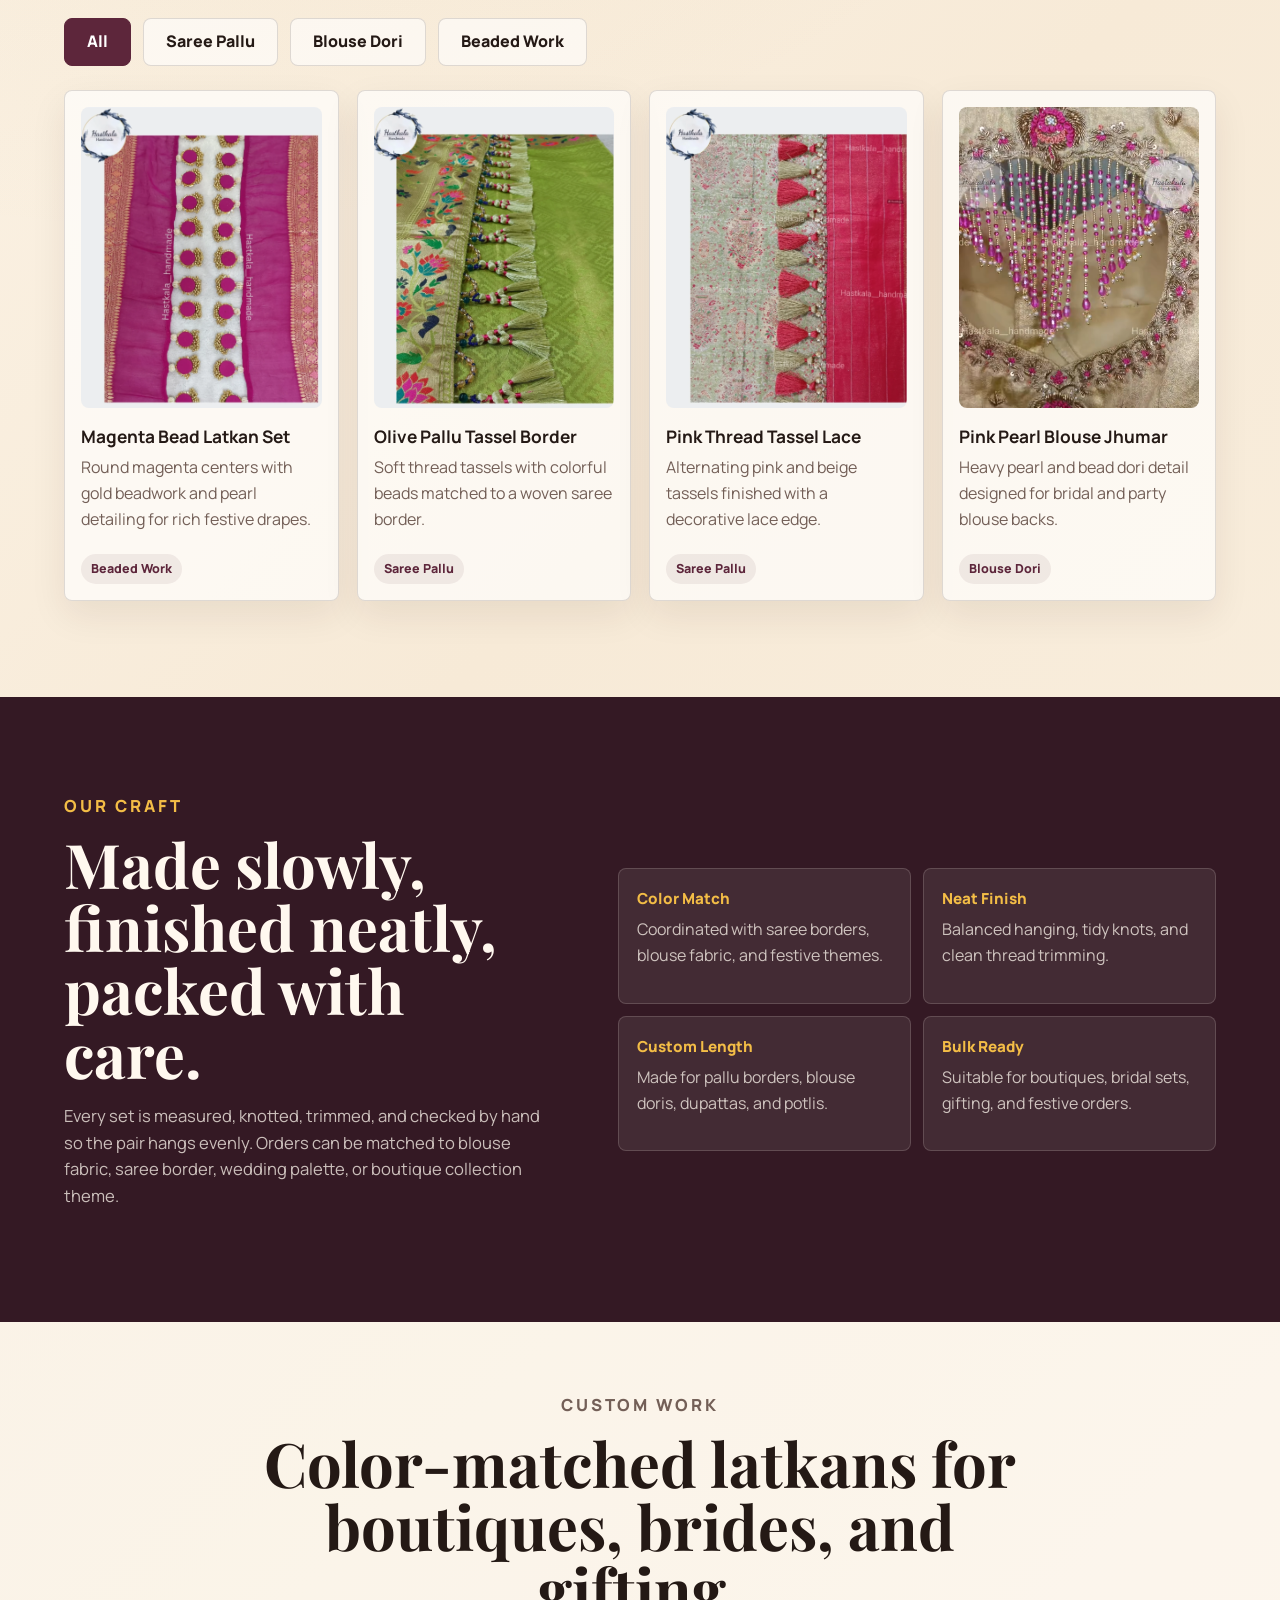
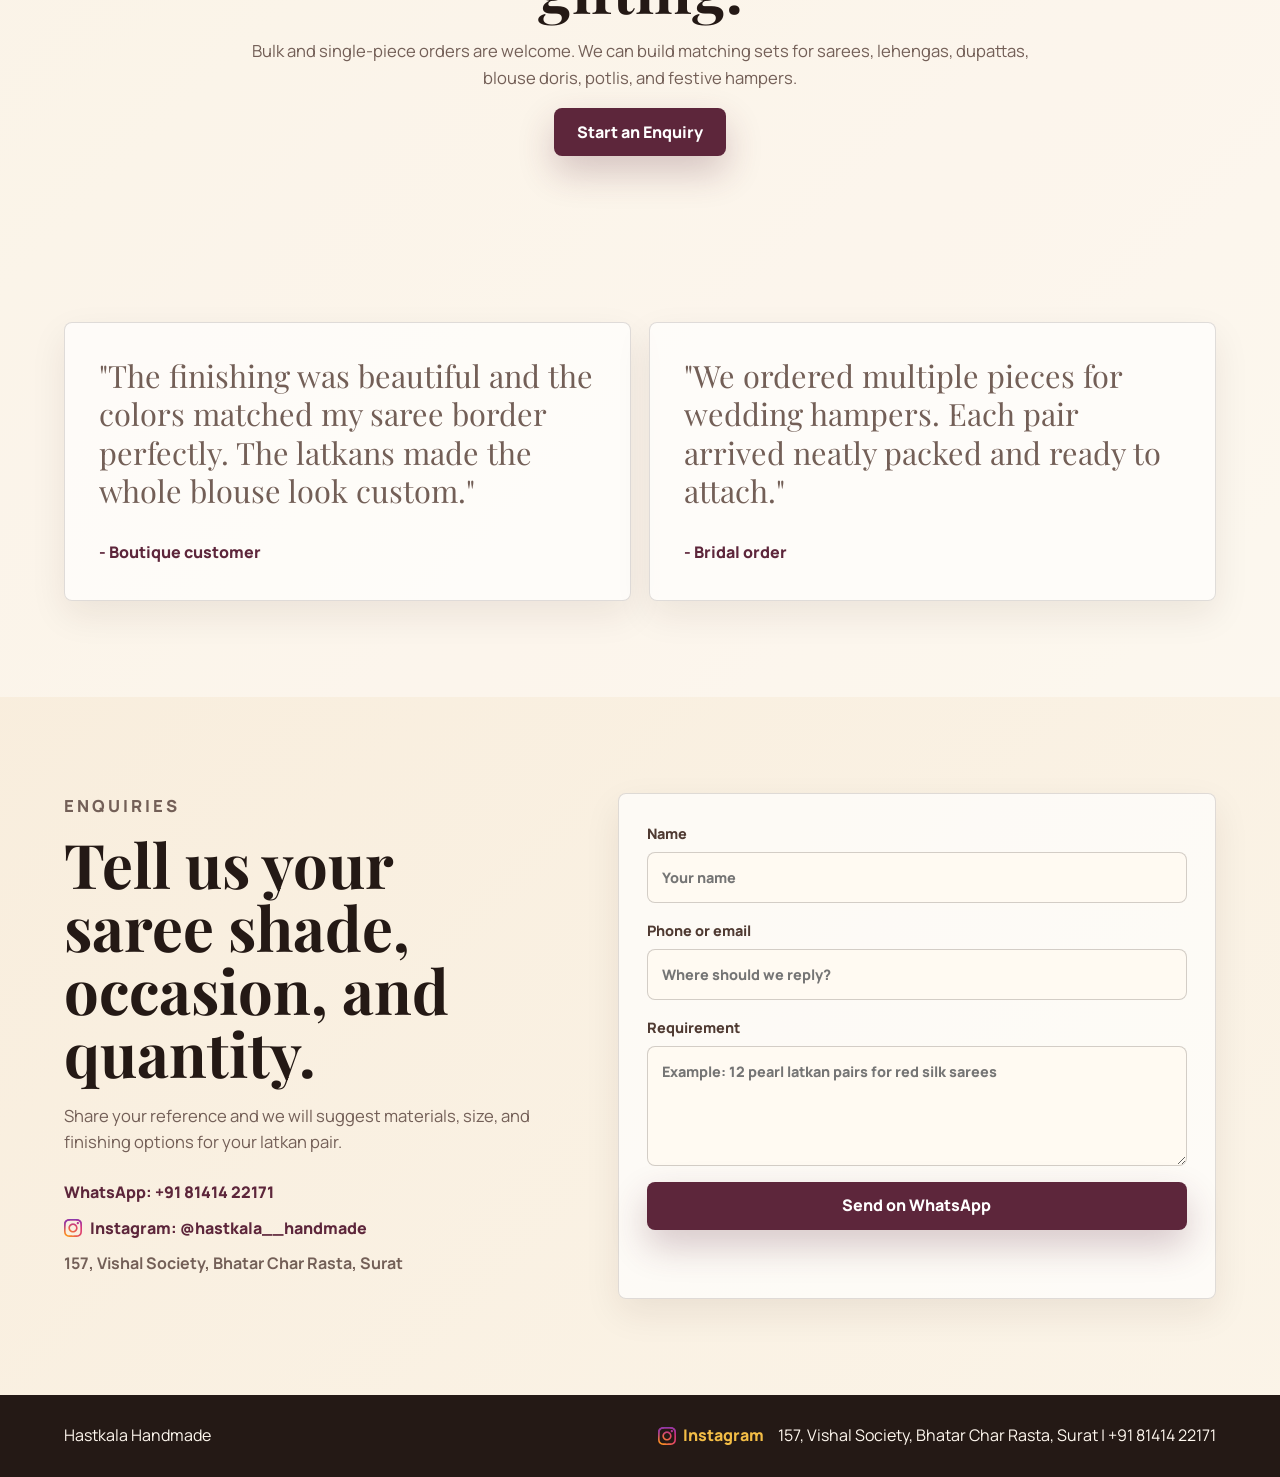
==== commit b798e3b0: "refined logo" ====
--- a/index.html
+++ b/index.html
@@ -40,7 +40,7 @@
       <a class="brand" href="#home" aria-label="Hastkala Handmade home">
         <img
           class="brand-mark"
-          src="assets/hastkala-logo-white.jpeg"
+          src="assets/company-logo.png"
           alt=""
           aria-hidden="true"
         />
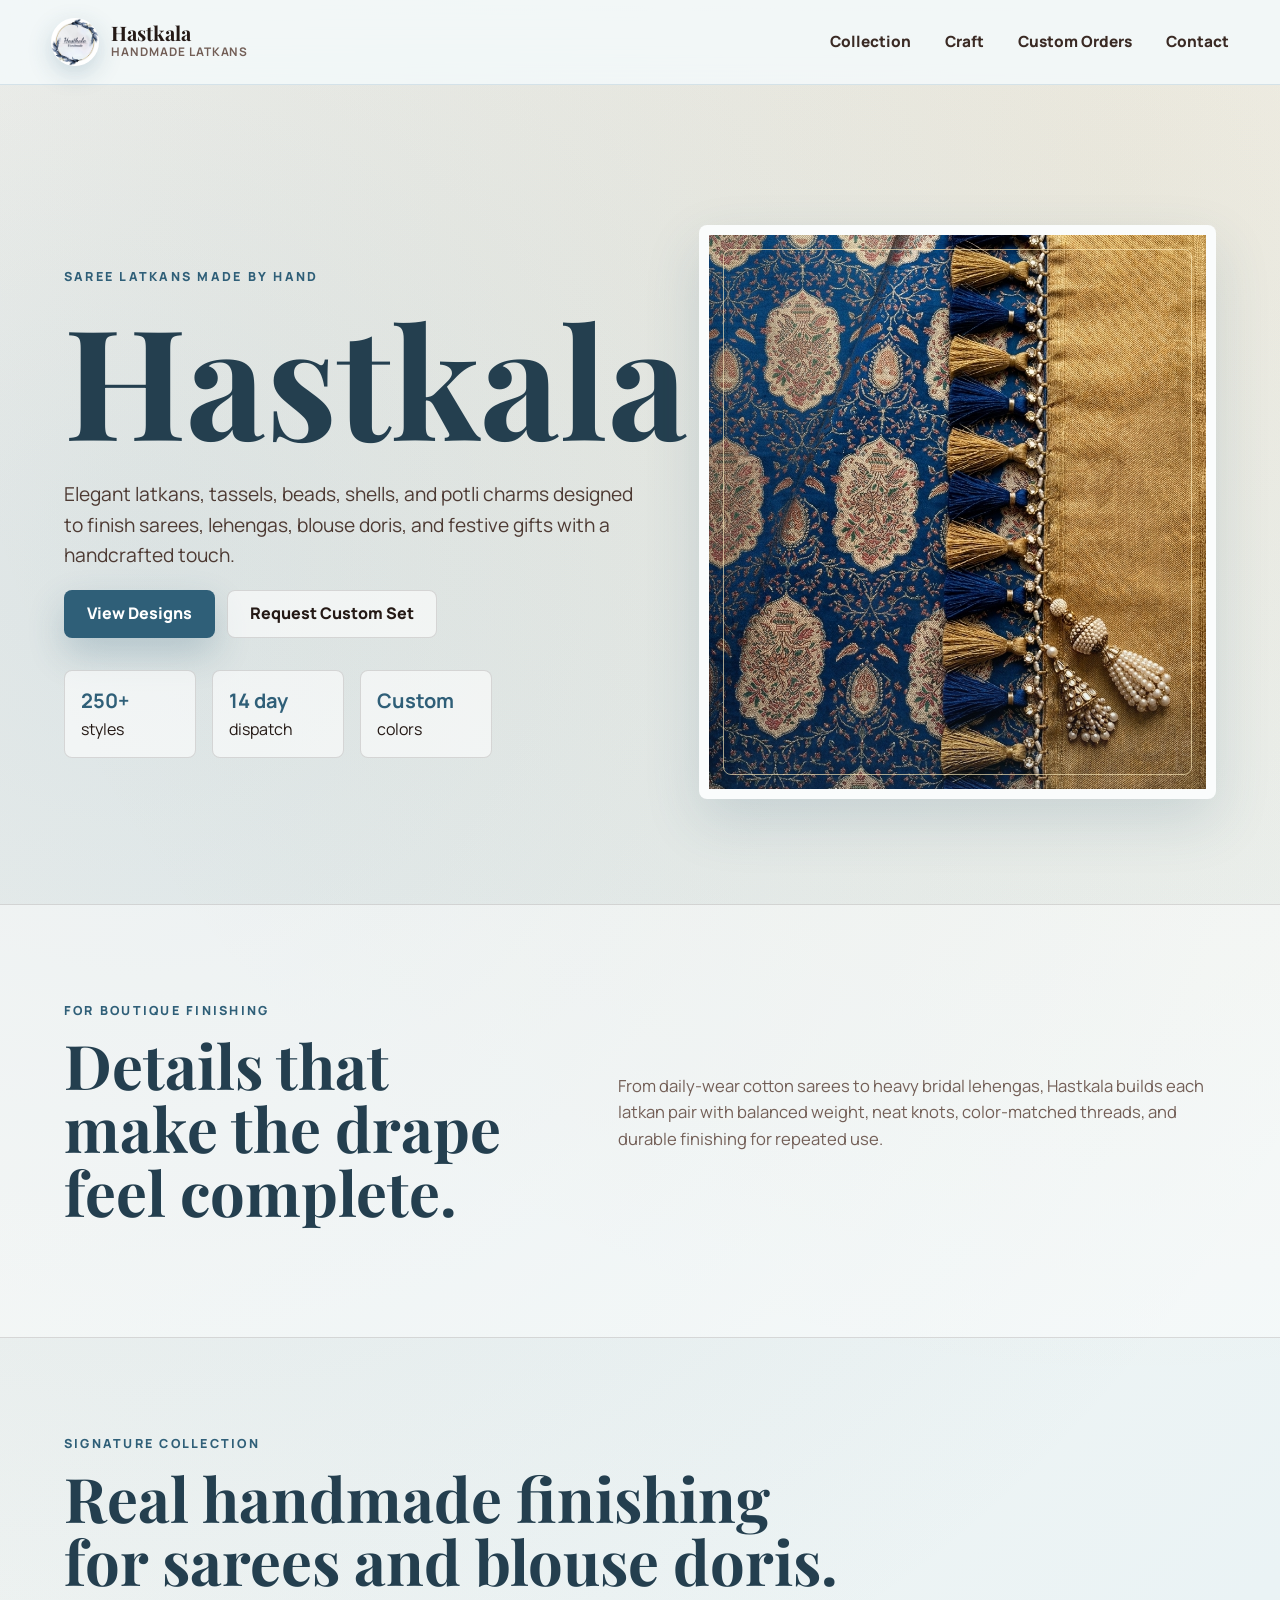
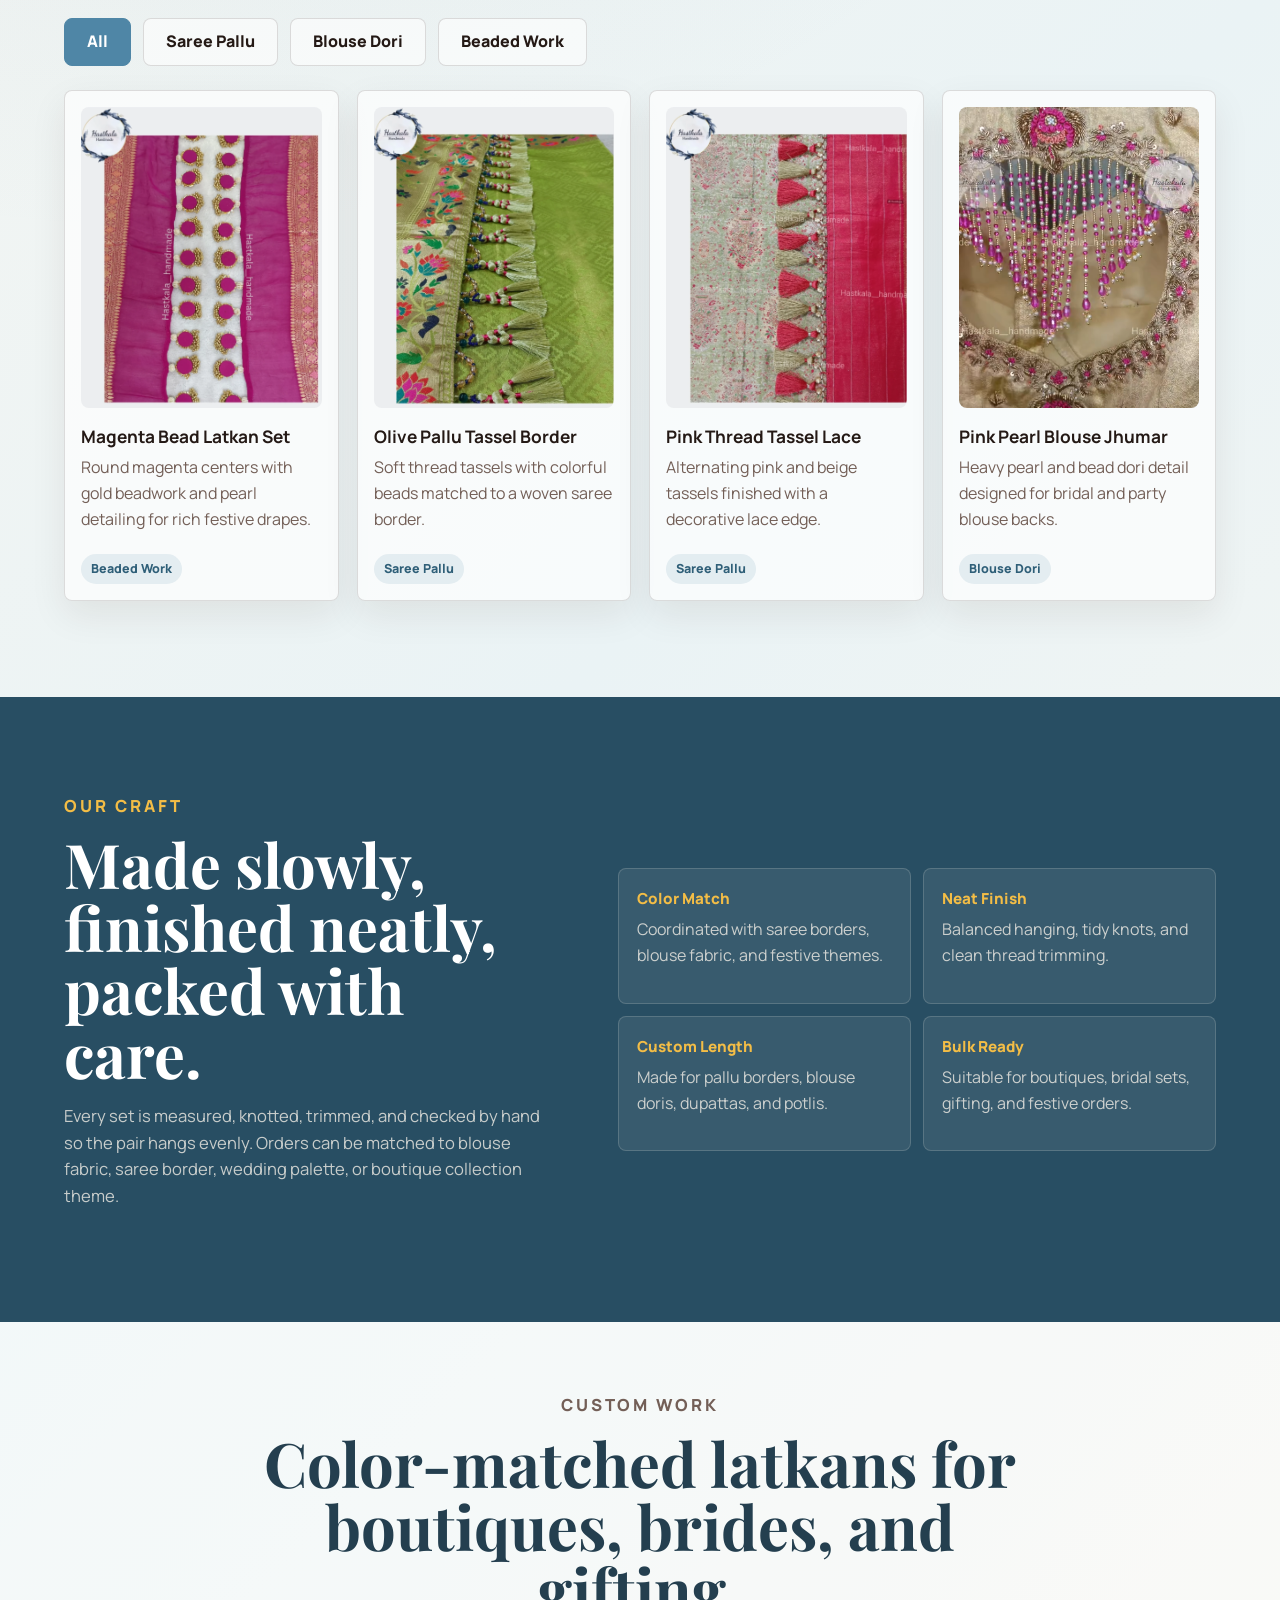
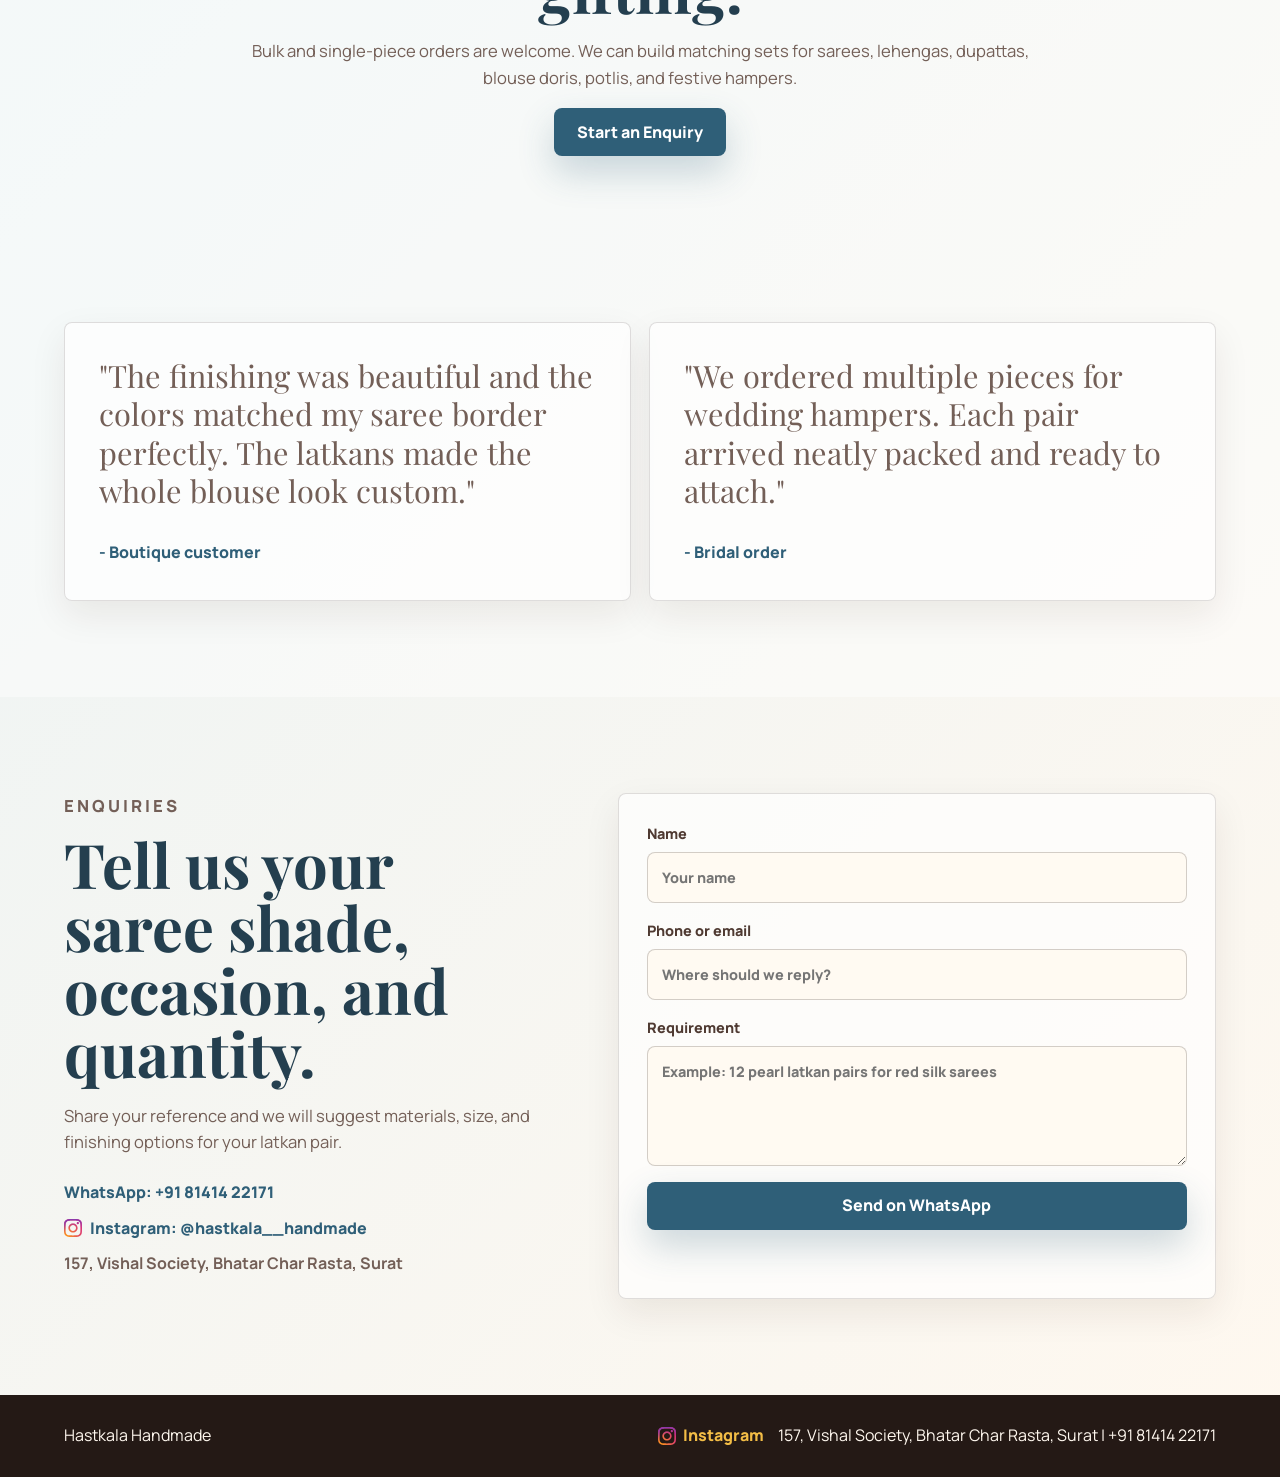
==== commit d48e1c34: "font color changed" ====
--- a/index.html
+++ b/index.html
@@ -3,7 +3,8 @@
   <head>
     <meta charset="UTF-8" />
     <meta name="viewport" content="width=device-width, initial-scale=1.0" />
-    <title>Hastkala Handmade</title>
+    <meta name="theme-color" content="#2f5f78" />
+    <title>Hastkala Handmade | Saree Latkans & Blouse Dori Accessories</title>
     <meta
       name="description"
       content="Handcrafted saree latkans, tassels, potli charms, and custom blouse dori accessories by Hastkala Handmade."
@@ -85,7 +86,7 @@
           </div>
           <div class="hero-stats" aria-label="Business highlights">
             <span><strong>250+</strong> styles</span>
-            <span><strong>7 day</strong> dispatch</span>
+            <span><strong>14 day</strong> dispatch</span>
             <span><strong>Custom</strong> colors</span>
           </div>
         </div>
--- a/style.css
+++ b/style.css
@@ -7,16 +7,18 @@
   --muted: #735f57;
   --paper: #fff8ef;
   --cream: #f6ead8;
+  --surface-blue: #f2f8f9;
   --maroon: #8d2431;
   --rose: #d96b79;
   --teal: #0f746f;
   --emerald: #167052;
   --mustard: #d6a12b;
   --gold: #b98425;
-  --plum: #5d263b;
-  --deep-plum: #341924;
+  --cool-blue: #4f86a6;
+  --deep-blue: #2f5f78;
+  --mist: #eaf3f5;
   --line: rgba(36, 25, 21, 0.14);
-  --shadow: 0 22px 55px rgba(91, 47, 31, 0.16);
+  --shadow: 0 22px 55px rgba(47, 95, 120, 0.16);
 }
 
 html {
@@ -29,15 +31,11 @@
   background:
     radial-gradient(
       circle at 12% 12%,
-      rgba(185, 132, 37, 0.16),
+      rgba(79, 134, 166, 0.16),
       transparent 30%
     ),
-    radial-gradient(
-      circle at 88% 4%,
-      rgba(93, 38, 59, 0.12),
-      transparent 26%
-    ),
-    linear-gradient(135deg, #fffaf2 0%, #f7ead7 46%, #fbf4e8 100%);
+    radial-gradient(circle at 88% 4%, rgba(185, 132, 37, 0.1), transparent 26%),
+    linear-gradient(135deg, #fbf7f0 0%, #eaf3f5 48%, #fff8ef 100%);
   font-family: "Manrope", Arial, sans-serif;
   line-height: 1.6;
 }
@@ -66,8 +64,8 @@
   justify-content: space-between;
   gap: 24px;
   padding: 18px clamp(18px, 4vw, 56px);
-  background: rgba(255, 248, 239, 0.9);
-  border-bottom: 1px solid var(--line);
+  background: rgba(242, 248, 249, 0.92);
+  border-bottom: 1px solid rgba(79, 134, 166, 0.18);
   backdrop-filter: blur(18px);
 }
 
@@ -86,7 +84,7 @@
   object-position: center;
   background: #fff;
   border-radius: 50%;
-  box-shadow: 0 8px 24px rgba(91, 47, 31, 0.22);
+  box-shadow: 0 8px 24px rgba(47, 95, 120, 0.22);
 }
 
 .brand strong,
@@ -145,8 +143,8 @@
   width: 44px;
   height: 44px;
   padding: 0;
-  background: #fffaf2;
-  border: 1px solid var(--line);
+  background: rgba(255, 255, 255, 0.72);
+  border: 1px solid rgba(79, 134, 166, 0.22);
   border-radius: 8px;
 }
 
@@ -172,7 +170,7 @@
 
 .eyebrow {
   margin: 0 0 12px;
-  color: var(--plum);
+  color: var(--deep-blue);
   font-size: 0.78rem;
   font-weight: 900;
   letter-spacing: 0.18em;
@@ -195,7 +193,7 @@
 h1 {
   max-width: 760px;
   margin-bottom: 22px;
-  color: var(--deep-plum);
+  color: #243f4f;
   font-size: clamp(4.5rem, 12vw, 10.5rem);
   letter-spacing: 0;
 }
@@ -204,6 +202,7 @@
   margin-bottom: 18px;
   font-size: clamp(2rem, 4.8vw, 4rem);
   letter-spacing: 0;
+  color: #243f4f;
 }
 
 h3 {
@@ -250,8 +249,8 @@
 
 .button.primary {
   color: #fff;
-  background: var(--plum);
-  box-shadow: 0 16px 36px rgba(93, 38, 59, 0.24);
+  background: var(--deep-blue);
+  box-shadow: 0 16px 36px rgba(47, 95, 120, 0.24);
 }
 
 .button.secondary,
@@ -263,8 +262,8 @@
 
 .filter.active {
   color: #fff;
-  background: var(--plum);
-  border-color: var(--plum);
+  background: var(--cool-blue);
+  border-color: var(--cool-blue);
 }
 
 .hero-stats {
@@ -284,7 +283,7 @@
 
 .hero-stats strong {
   display: block;
-  color: var(--plum);
+  color: var(--deep-blue);
   font-size: 1.25rem;
 }
 
@@ -299,8 +298,8 @@
   width: min(100%, 560px);
   aspect-ratio: 0.9;
   overflow: hidden;
-  background: #efe1cc;
-  border: 10px solid rgba(255, 250, 242, 0.78);
+  background: var(--mist);
+  border: 10px solid rgba(255, 255, 255, 0.76);
   border-radius: 8px;
   box-shadow: var(--shadow);
 }
@@ -310,7 +309,7 @@
   inset: 14px;
   z-index: 3;
   content: "";
-  border: 1px solid rgba(255, 231, 171, 0.62);
+  border: 1px solid rgba(255, 238, 190, 0.64);
   border-radius: 8px;
   pointer-events: none;
 }
@@ -320,7 +319,7 @@
   inset: 0;
   z-index: 2;
   content: "";
-  background: linear-gradient(180deg, transparent 68%, rgba(52, 25, 36, 0.18));
+  background: linear-gradient(180deg, transparent 70%, rgba(47, 95, 120, 0.16));
   pointer-events: none;
 }
 
@@ -362,6 +361,10 @@
   font-size: 1.04rem;
 }
 
+.craft-copy h2 {
+  color: white;
+}
+
 .contact-details {
   display: grid;
   gap: 10px;
@@ -374,7 +377,7 @@
   display: inline-flex;
   align-items: center;
   gap: 8px;
-  color: var(--plum);
+  color: var(--deep-blue);
 }
 
 .contact-details img,
@@ -452,15 +455,15 @@
   display: inline-flex;
   margin-top: 6px;
   padding: 5px 10px;
-  color: var(--plum);
-  background: rgba(93, 38, 59, 0.08);
+  color: var(--deep-blue);
+  background: rgba(79, 134, 166, 0.12);
   border-radius: 999px;
   font-size: 0.78rem;
   font-weight: 900;
 }
 
 .craft {
-  background: var(--deep-plum);
+  background: #284e63;
   color: #fff8ef;
 }
 
@@ -525,7 +528,7 @@
 }
 
 .quote-card span {
-  color: var(--plum);
+  color: var(--deep-blue);
   font-weight: 900;
 }
 
@@ -560,14 +563,14 @@
 
 .contact-form input:focus,
 .contact-form textarea:focus {
-  border-color: var(--plum);
-  box-shadow: 0 0 0 4px rgba(93, 38, 59, 0.12);
+  border-color: var(--cool-blue);
+  box-shadow: 0 0 0 4px rgba(79, 134, 166, 0.14);
 }
 
 .form-note {
   min-height: 24px;
   margin: 0;
-  color: var(--plum);
+  color: var(--deep-blue);
   font-weight: 800;
 }
 
@@ -642,8 +645,8 @@
     gap: 6px;
     padding: 12px;
     font-size: 1rem;
-    background: rgba(255, 248, 239, 0.98);
-    border: 1px solid var(--line);
+    background: rgba(242, 248, 249, 0.98);
+    border: 1px solid rgba(79, 134, 166, 0.2);
     border-radius: 8px;
     box-shadow: var(--shadow);
     opacity: 0;
@@ -662,7 +665,7 @@
 
   .nav-links a:hover,
   .nav-links a:focus-visible {
-    background: rgba(93, 38, 59, 0.08);
+    background: rgba(79, 134, 166, 0.1);
   }
 
   .nav-links a::after {
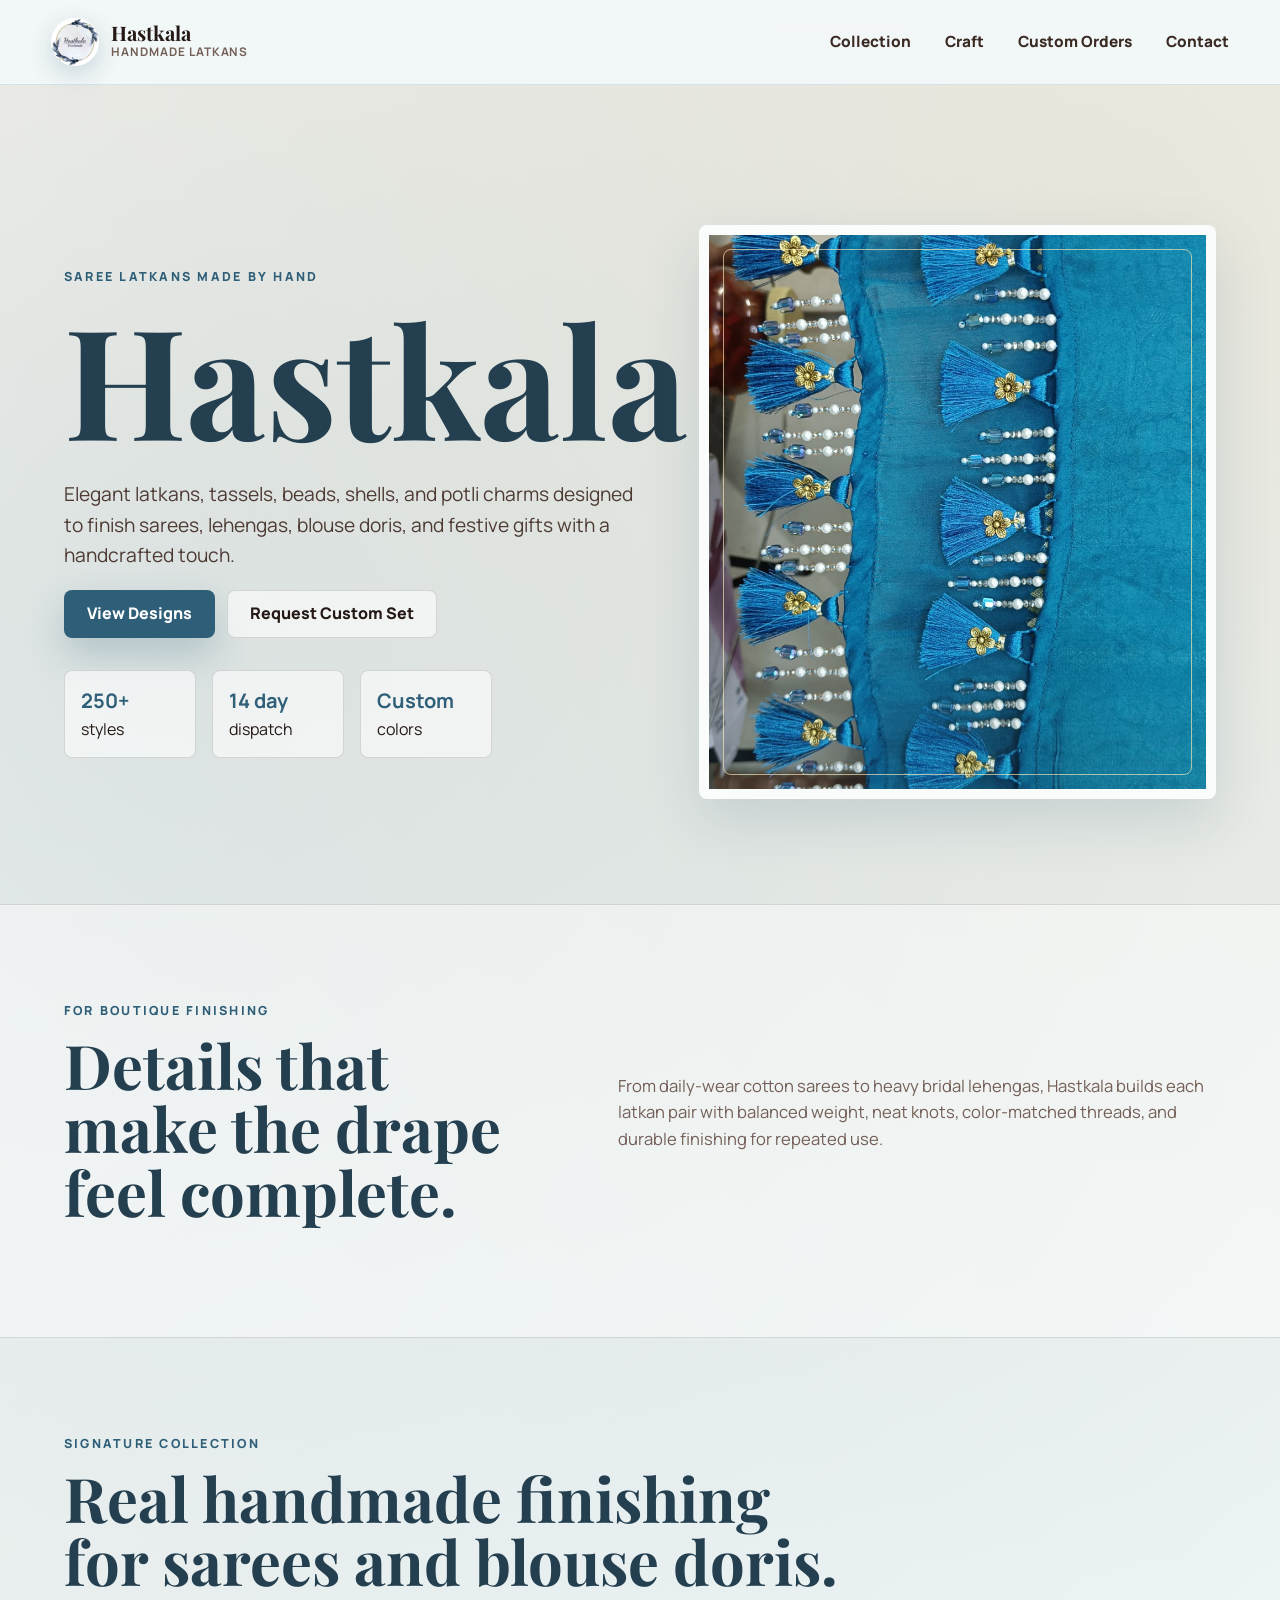
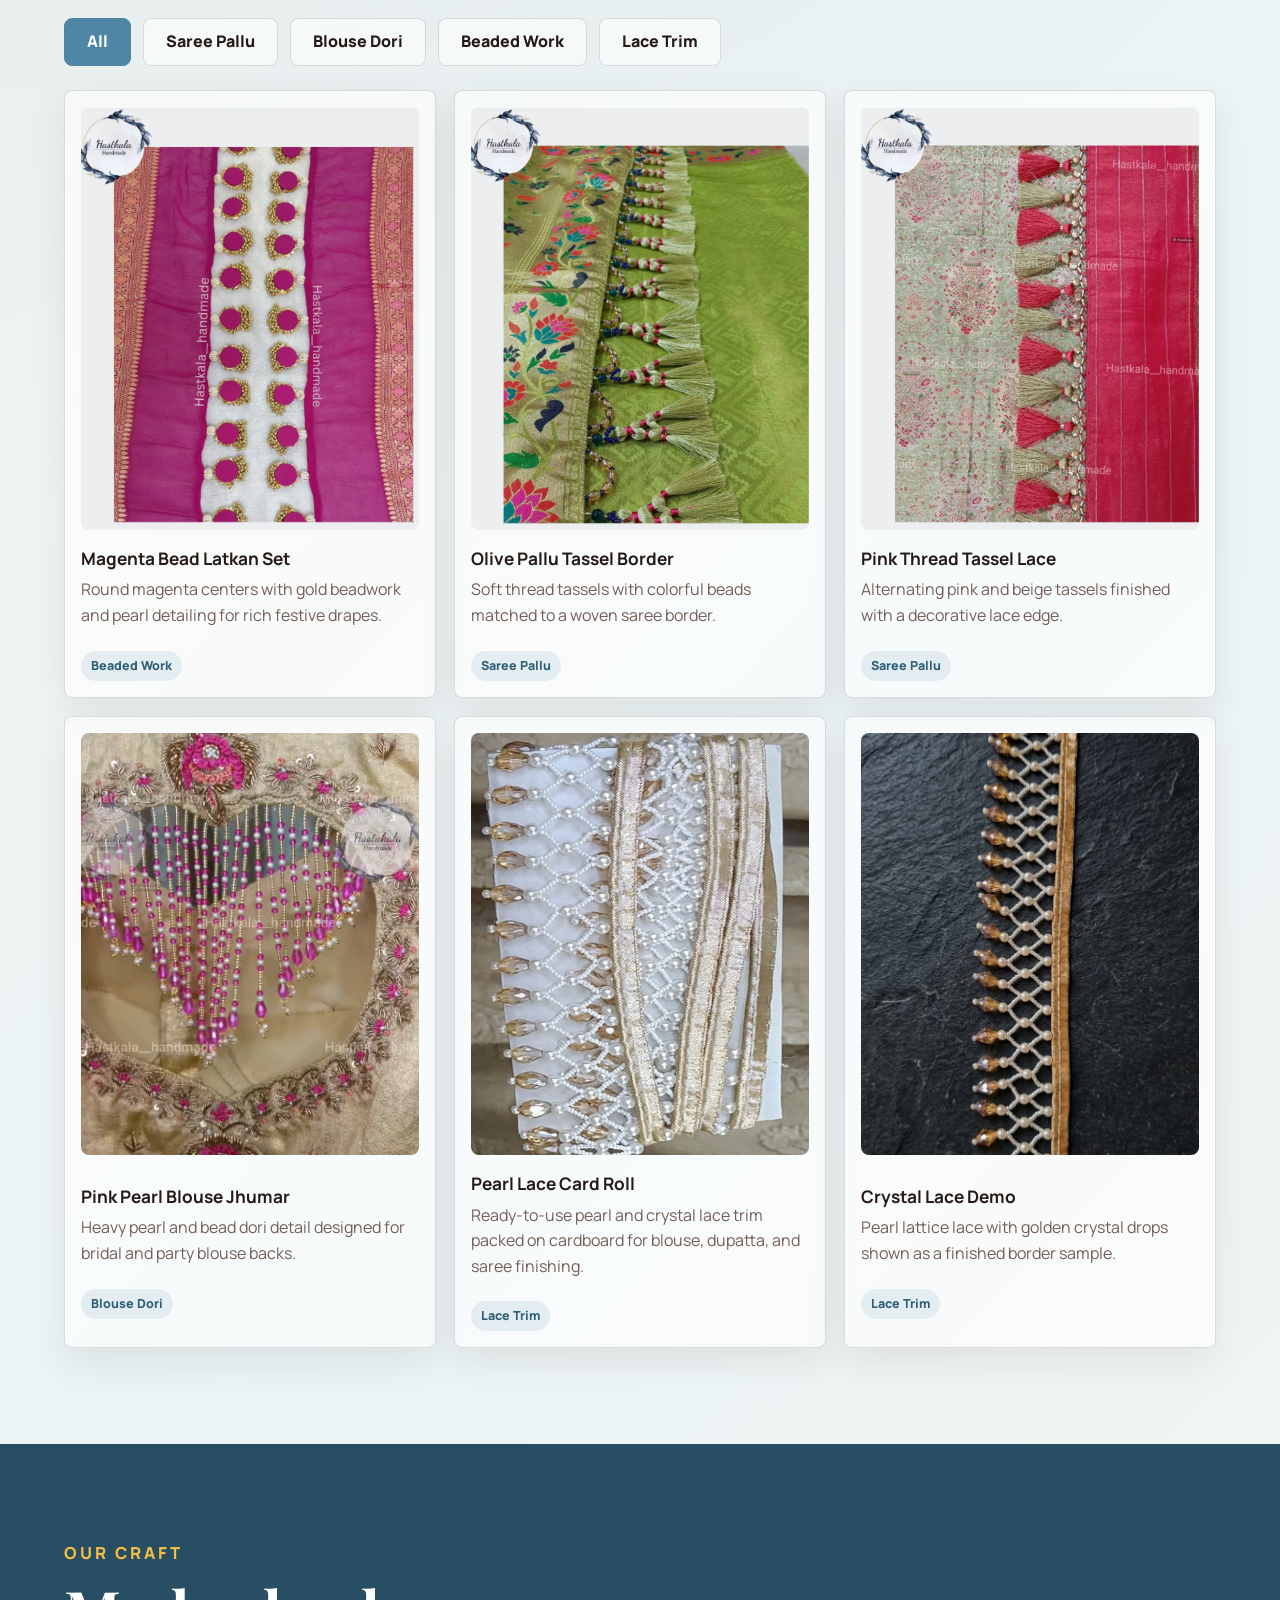
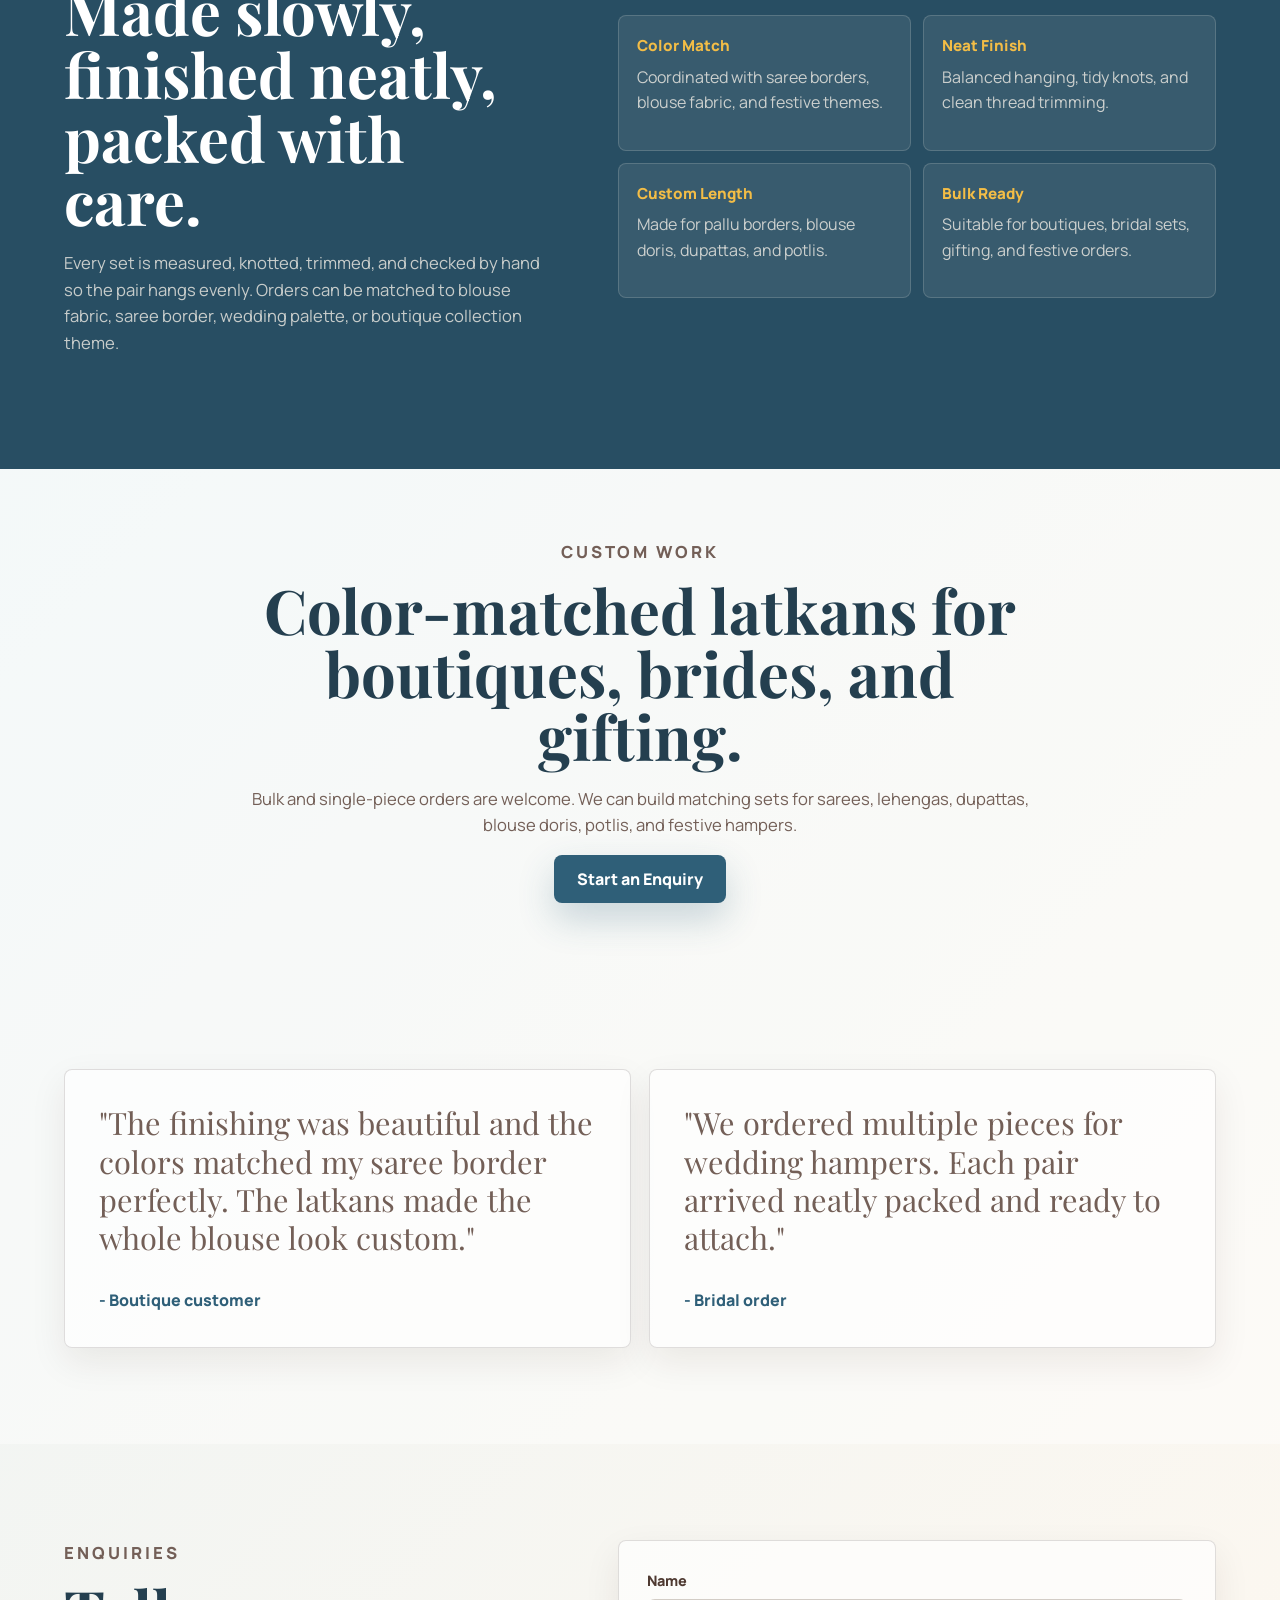
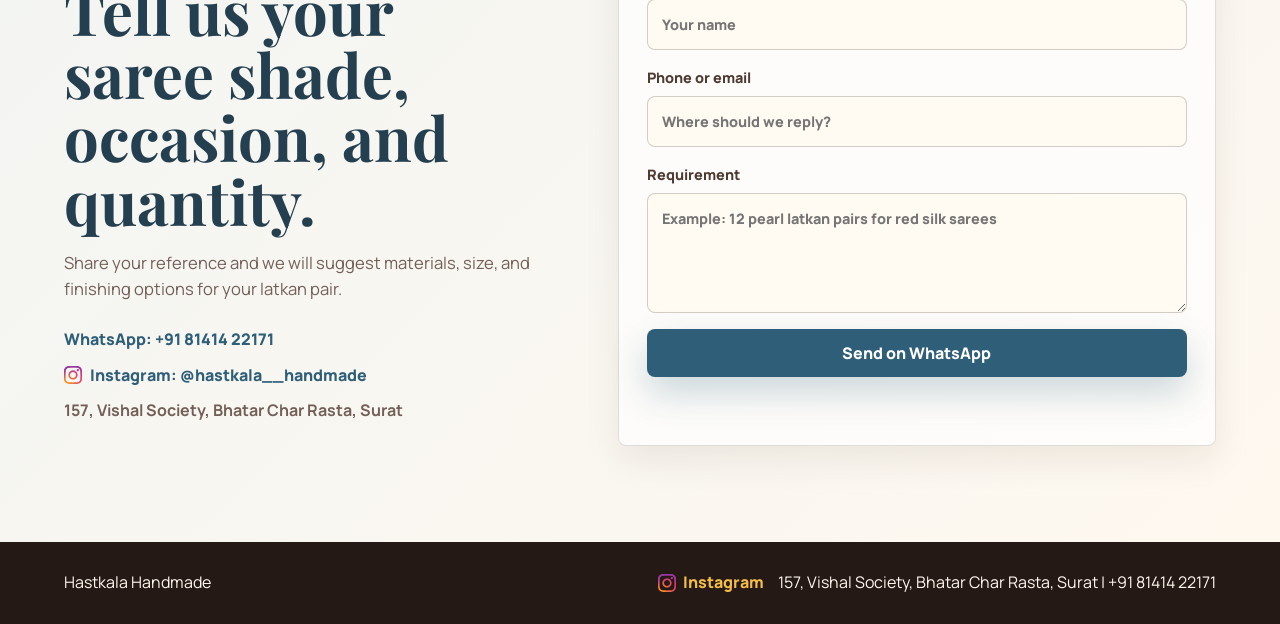
==== commit e660bfae: "main image changed/changed font color" ====
--- a/index.html
+++ b/index.html
@@ -98,8 +98,8 @@
           <div class="fabric-panel">
             <img
               class="hero-image"
-              src="assets/main-image.png"
-              alt="Blue and golden latkans on jacquard saree"
+              src="assets/main-image.jpeg"
+              alt="Blue and cyrstal latkans on saree"
             />
           </div>
         </div>
@@ -136,6 +136,9 @@
           <button class="filter" type="button" data-filter="beaded">
             Beaded Work
           </button>
+          <button class="filter" type="button" data-filter="lace">
+            Lace Trim
+          </button>
         </div>
 
         <div class="product-grid">
@@ -204,6 +207,41 @@
                 blouse backs.
               </p>
               <span class="tag">Blouse Dori</span>
+            </div>
+          </article>
+
+          <article class="product-card" data-category="lace">
+            <div class="product-visual">
+              <img
+                id="lace"
+                src="assets/lace-1.png"
+                alt="Pearl and gold handmade lace trim tied on cardboard"
+              />
+            </div>
+            <div>
+              <h3>Pearl Lace Card Roll</h3>
+              <p>
+                Ready-to-use pearl and crystal lace trim packed on cardboard for
+                blouse, dupatta, and saree finishing.
+              </p>
+              <span class="tag">Lace Trim</span>
+            </div>
+          </article>
+
+          <article class="product-card" data-category="lace">
+            <div class="product-visual">
+              <img
+                src="assets/lace-2.jpeg"
+                alt="Pearl and golden crystal lace trim demo on dark fabric"
+              />
+            </div>
+            <div>
+              <h3>Crystal Lace Demo</h3>
+              <p>
+                Pearl lattice lace with golden crystal drops shown as a finished
+                border sample.
+              </p>
+              <span class="tag">Lace Trim</span>
             </div>
           </article>
         </div>
--- a/style.css
+++ b/style.css
@@ -401,7 +401,7 @@
 
 .product-grid {
   display: grid;
-  grid-template-columns: repeat(4, minmax(0, 1fr));
+  grid-template-columns: repeat(3, minmax(0, 1fr));
   gap: 18px;
   margin-top: 24px;
 }
@@ -449,6 +449,10 @@
   width: 100%;
   height: 100%;
   object-fit: cover;
+}
+
+#lace {
+  object-fit: fill;
 }
 
 .tag {
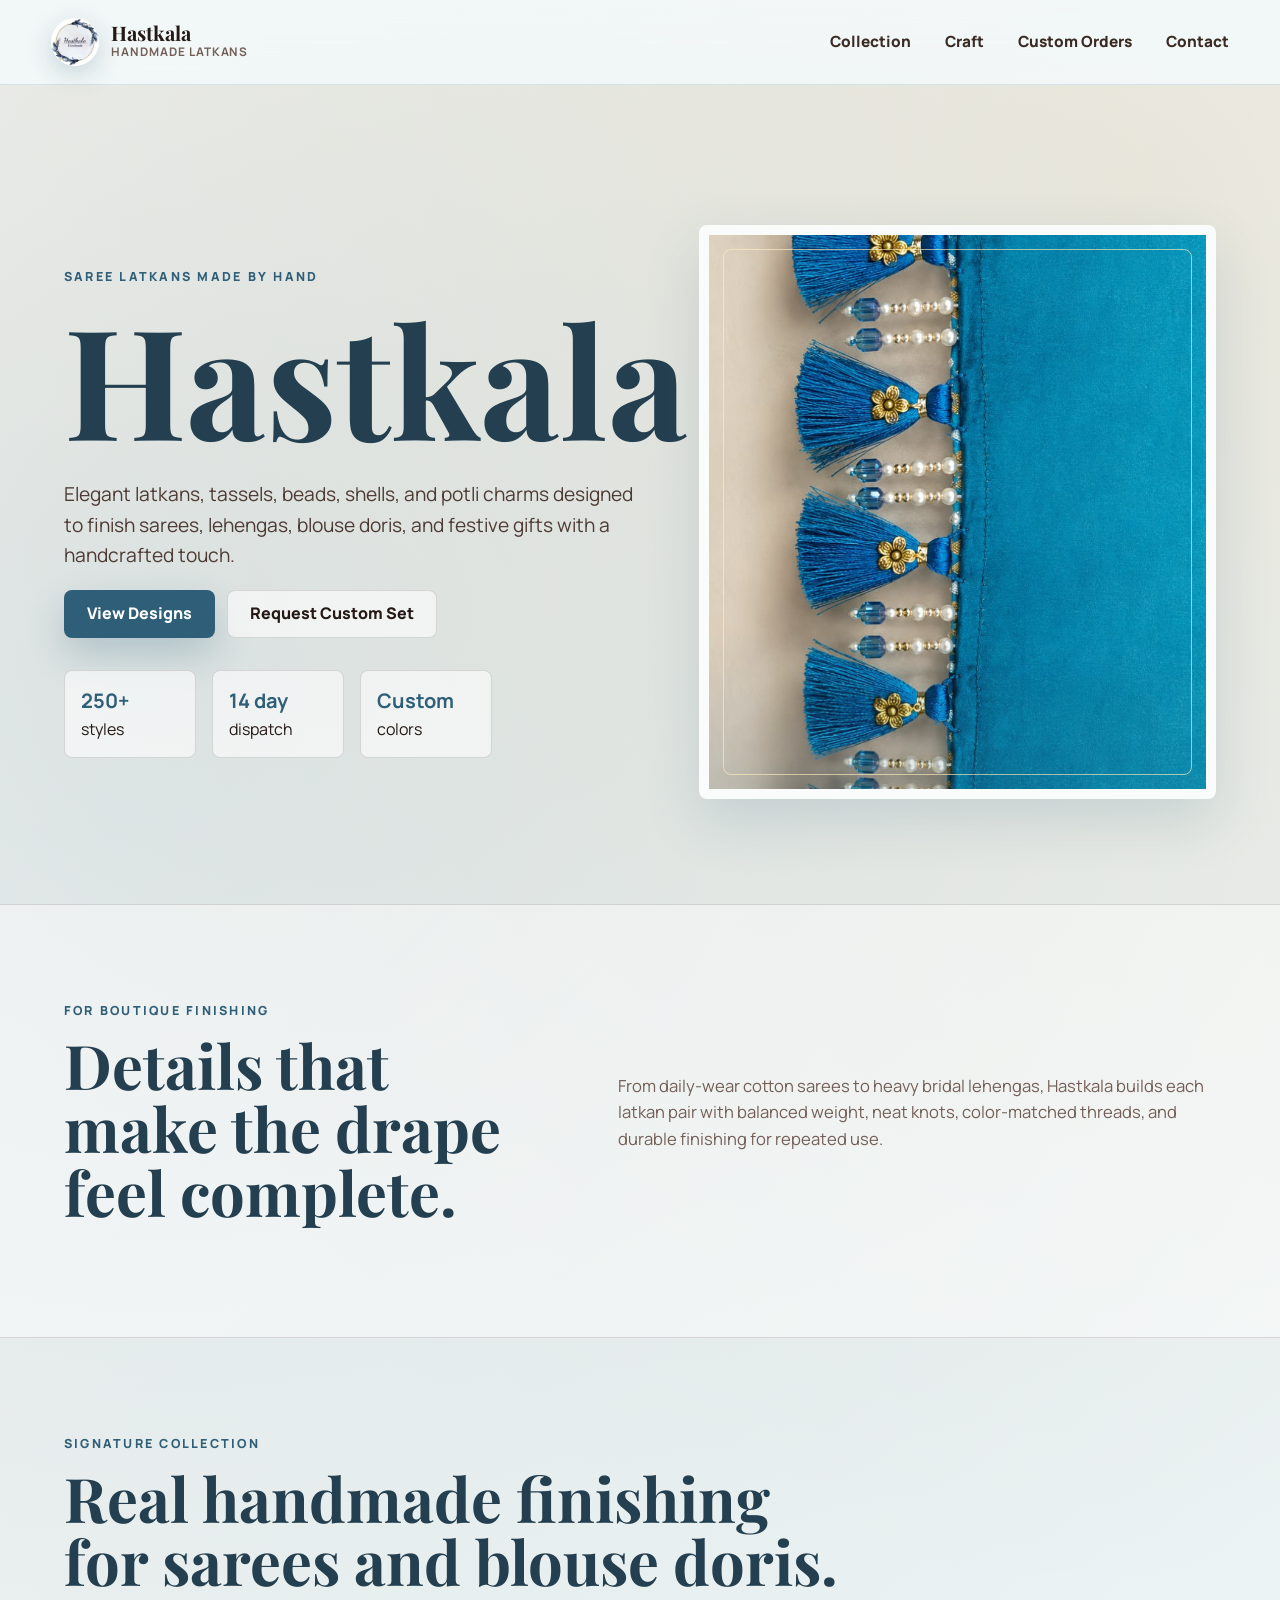
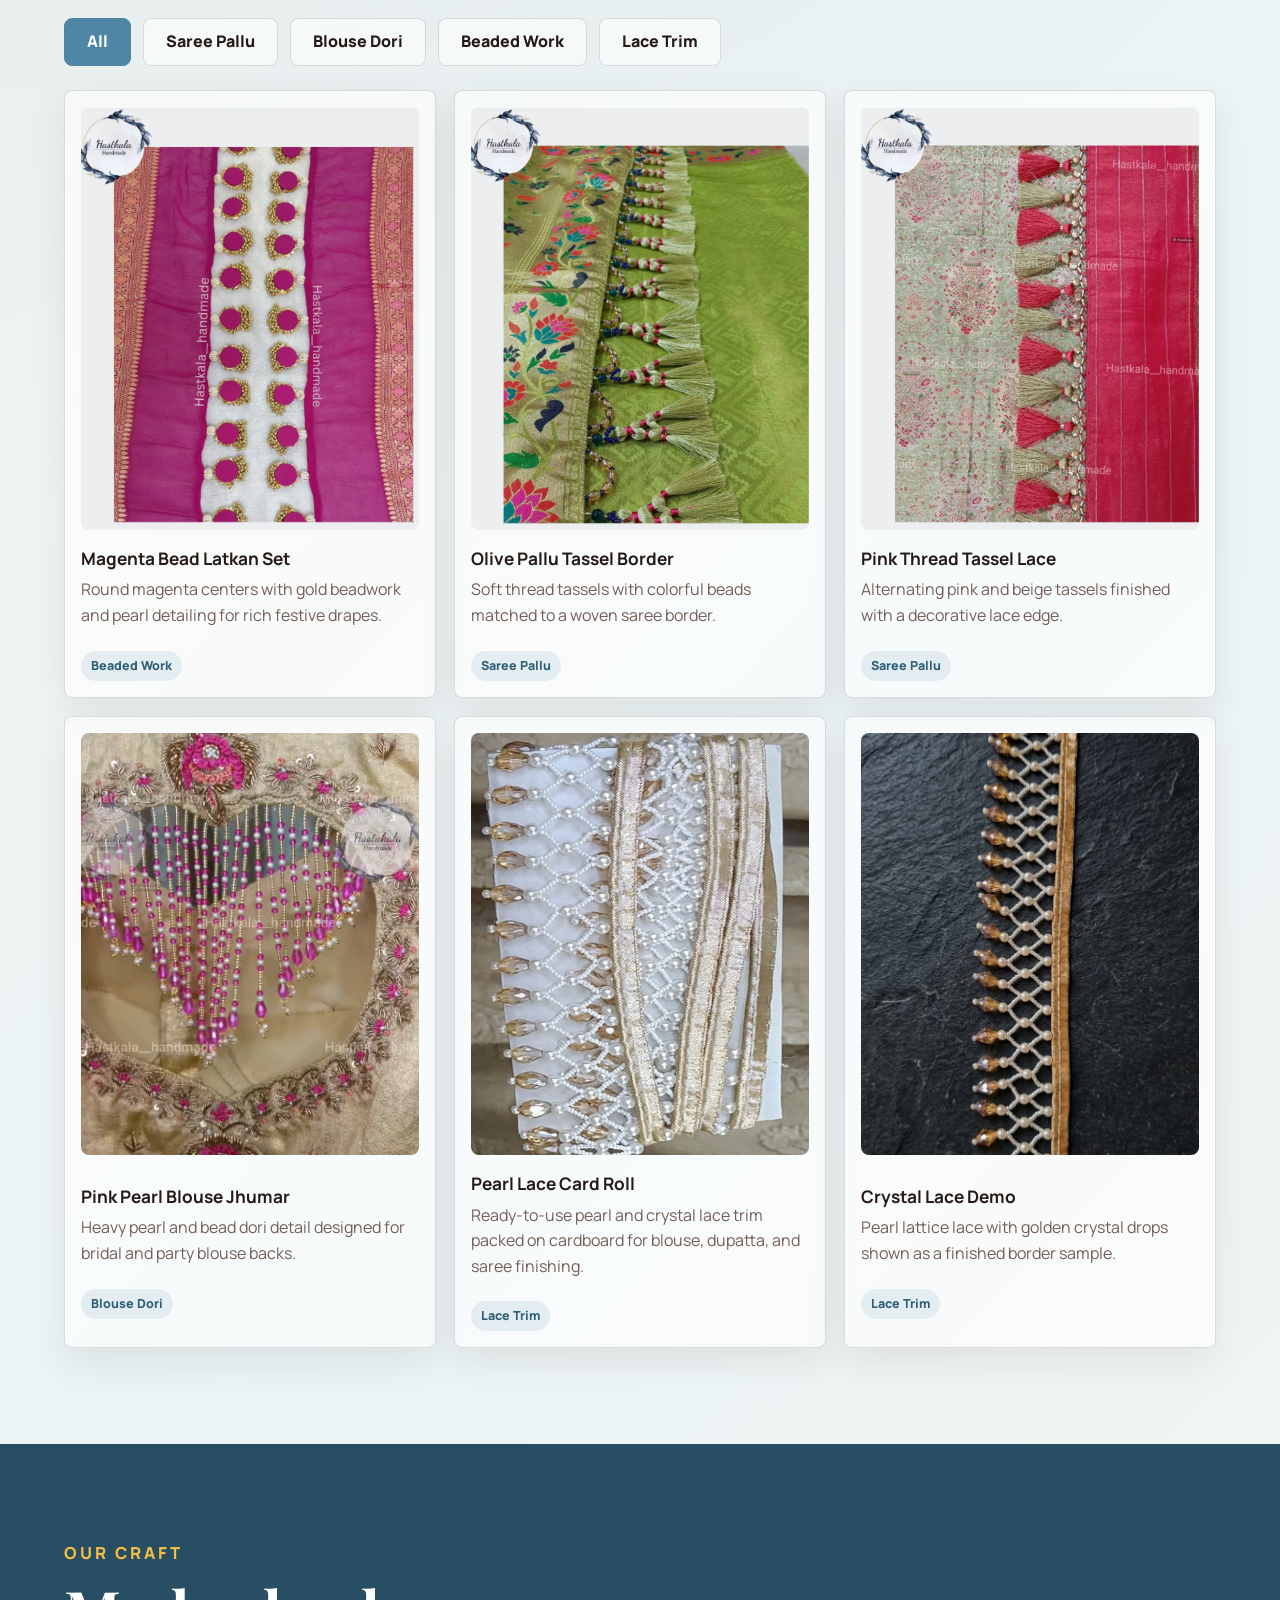
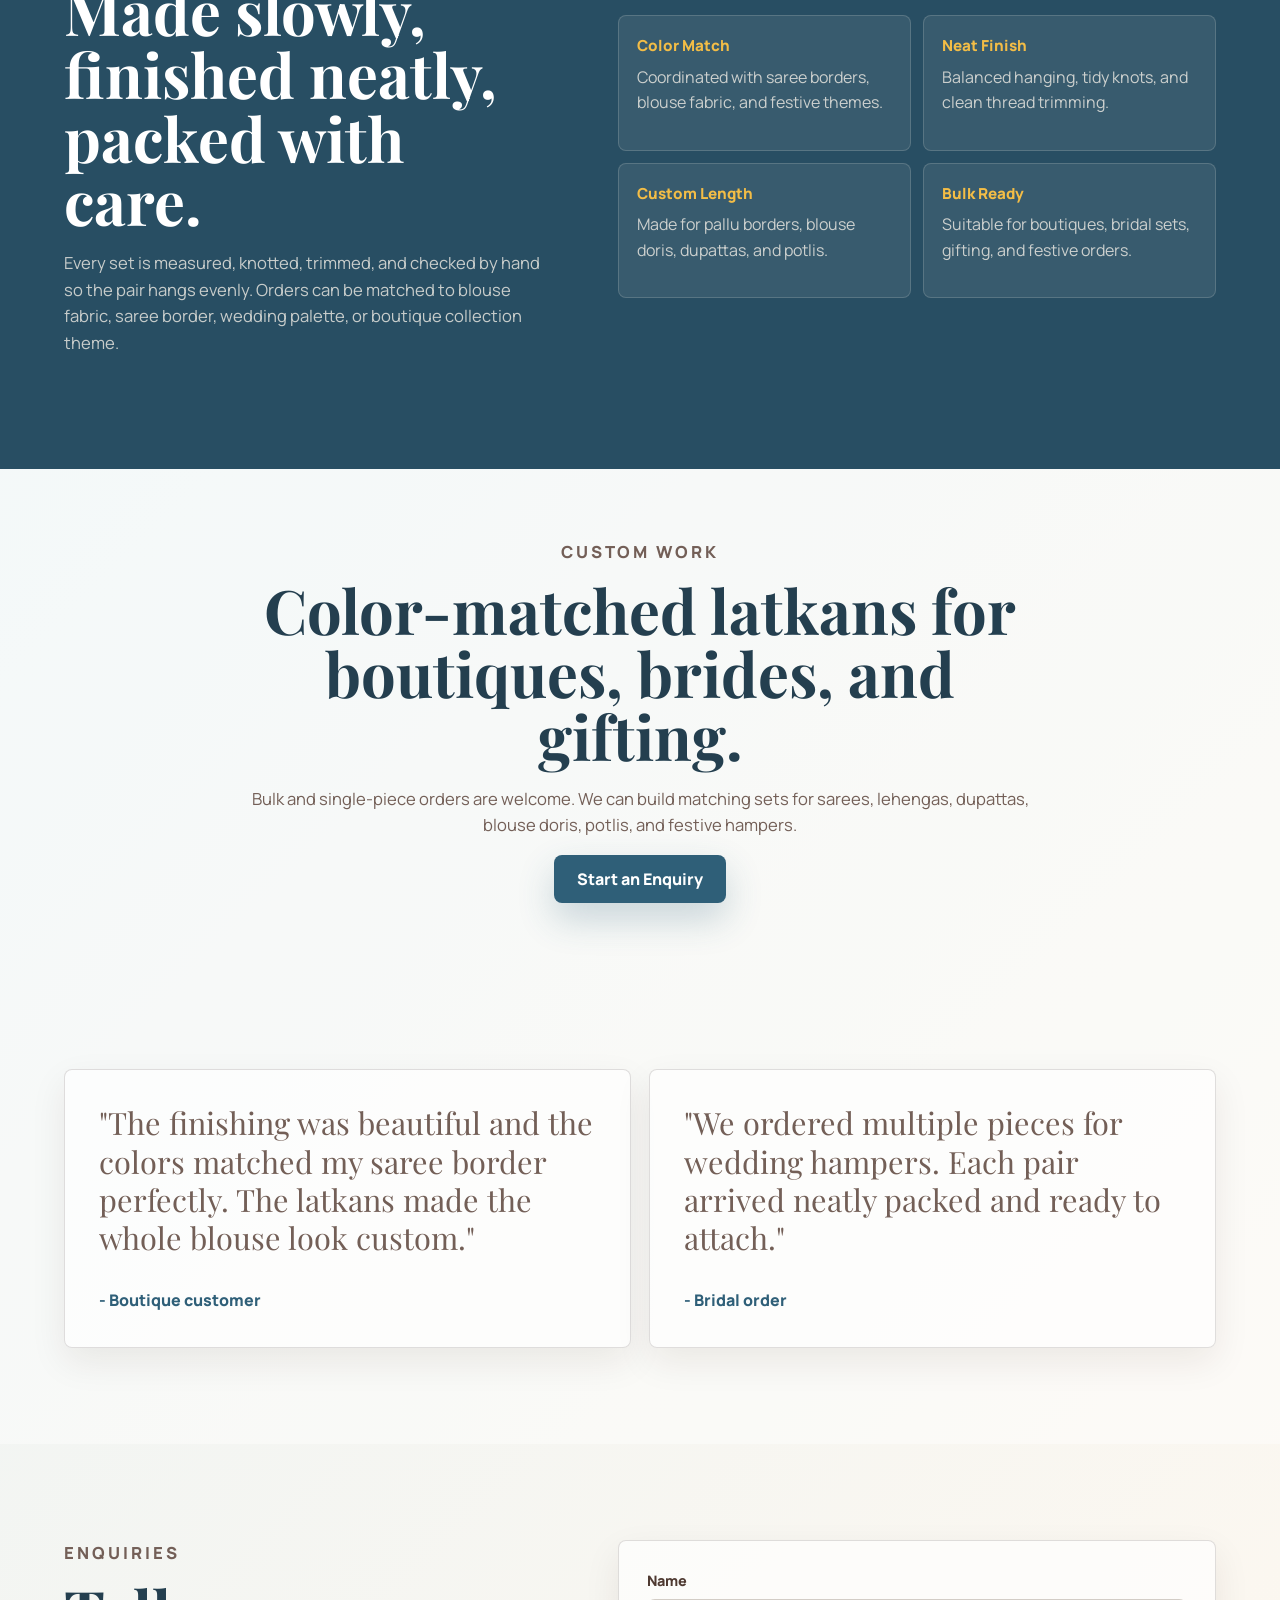
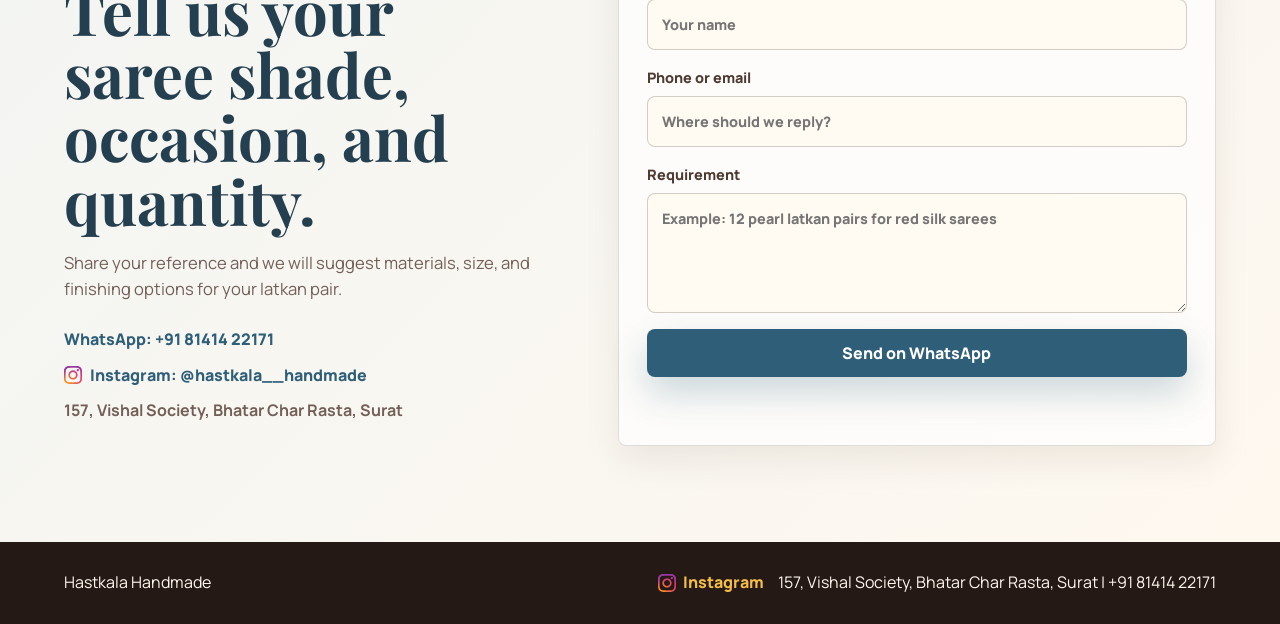
==== commit 61a70221: "SEO compatibility chnages" ====
--- a/index.html
+++ b/index.html
@@ -1,13 +1,42 @@
 <!doctype html>
 <html lang="en">
+  <script type="application/ld+json">
+    {
+      "@context": "https://schema.org",
+      "@type": "LocalBusiness",
+      "name": "Hastkala Handmade",
+      "image": "https://hastkalahandmade.netlify.app//assets/main-image.png",
+      "url": "https://hastkalahandmade.netlify.app/",
+      "telephone": "+91 81414 22171",
+      "address": {
+        "@type": "PostalAddress",
+        "streetAddress": "157, Vishal Society, Bhatar Char Rasta",
+        "addressLocality": "Surat",
+        "addressRegion": "Gujarat",
+        "addressCountry": "IN"
+      },
+      "sameAs": ["https://www.instagram.com/hastkala__handmade/"]
+    }
+  </script>
   <head>
     <meta charset="UTF-8" />
     <meta name="viewport" content="width=device-width, initial-scale=1.0" />
     <meta name="theme-color" content="#2f5f78" />
-    <title>Hastkala Handmade | Saree Latkans & Blouse Dori Accessories</title>
+    <title>Hastkala Handmade | Saree Latkans & Tassels</title>
     <meta
       name="description"
-      content="Handcrafted saree latkans, tassels, potli charms, and custom blouse dori accessories by Hastkala Handmade."
+      content="Handcrafted saree latkans, tassels, potli charms, and custom blouse dori accessories in Surat. Custom colors and boutique orders available."
+    />
+    <meta property="og:title" content="Hastkala Handmade" />
+    <meta
+      property="og:description"
+      content="Handmade saree latkans and blouse dori accessories."
+    />
+    <meta property="og:type" content="website" />
+    <meta property="og:url" content="https://hastkalahandmade.netlify.app/" />
+    <meta
+      property="og:image"
+      content="https://hastkalahandmade.netlify.app/assets/main-image.png"
     />
     <link rel="preconnect" href="https://fonts.googleapis.com" />
     <link rel="preconnect" href="https://fonts.gstatic.com" crossorigin />
@@ -16,6 +45,7 @@
       rel="stylesheet"
     />
     <link rel="stylesheet" href="style.css" />
+    <link rel="canonical" href="https://hastkalahandmade.netlify.app/" />
 
     <link
       rel="apple-touch-icon"
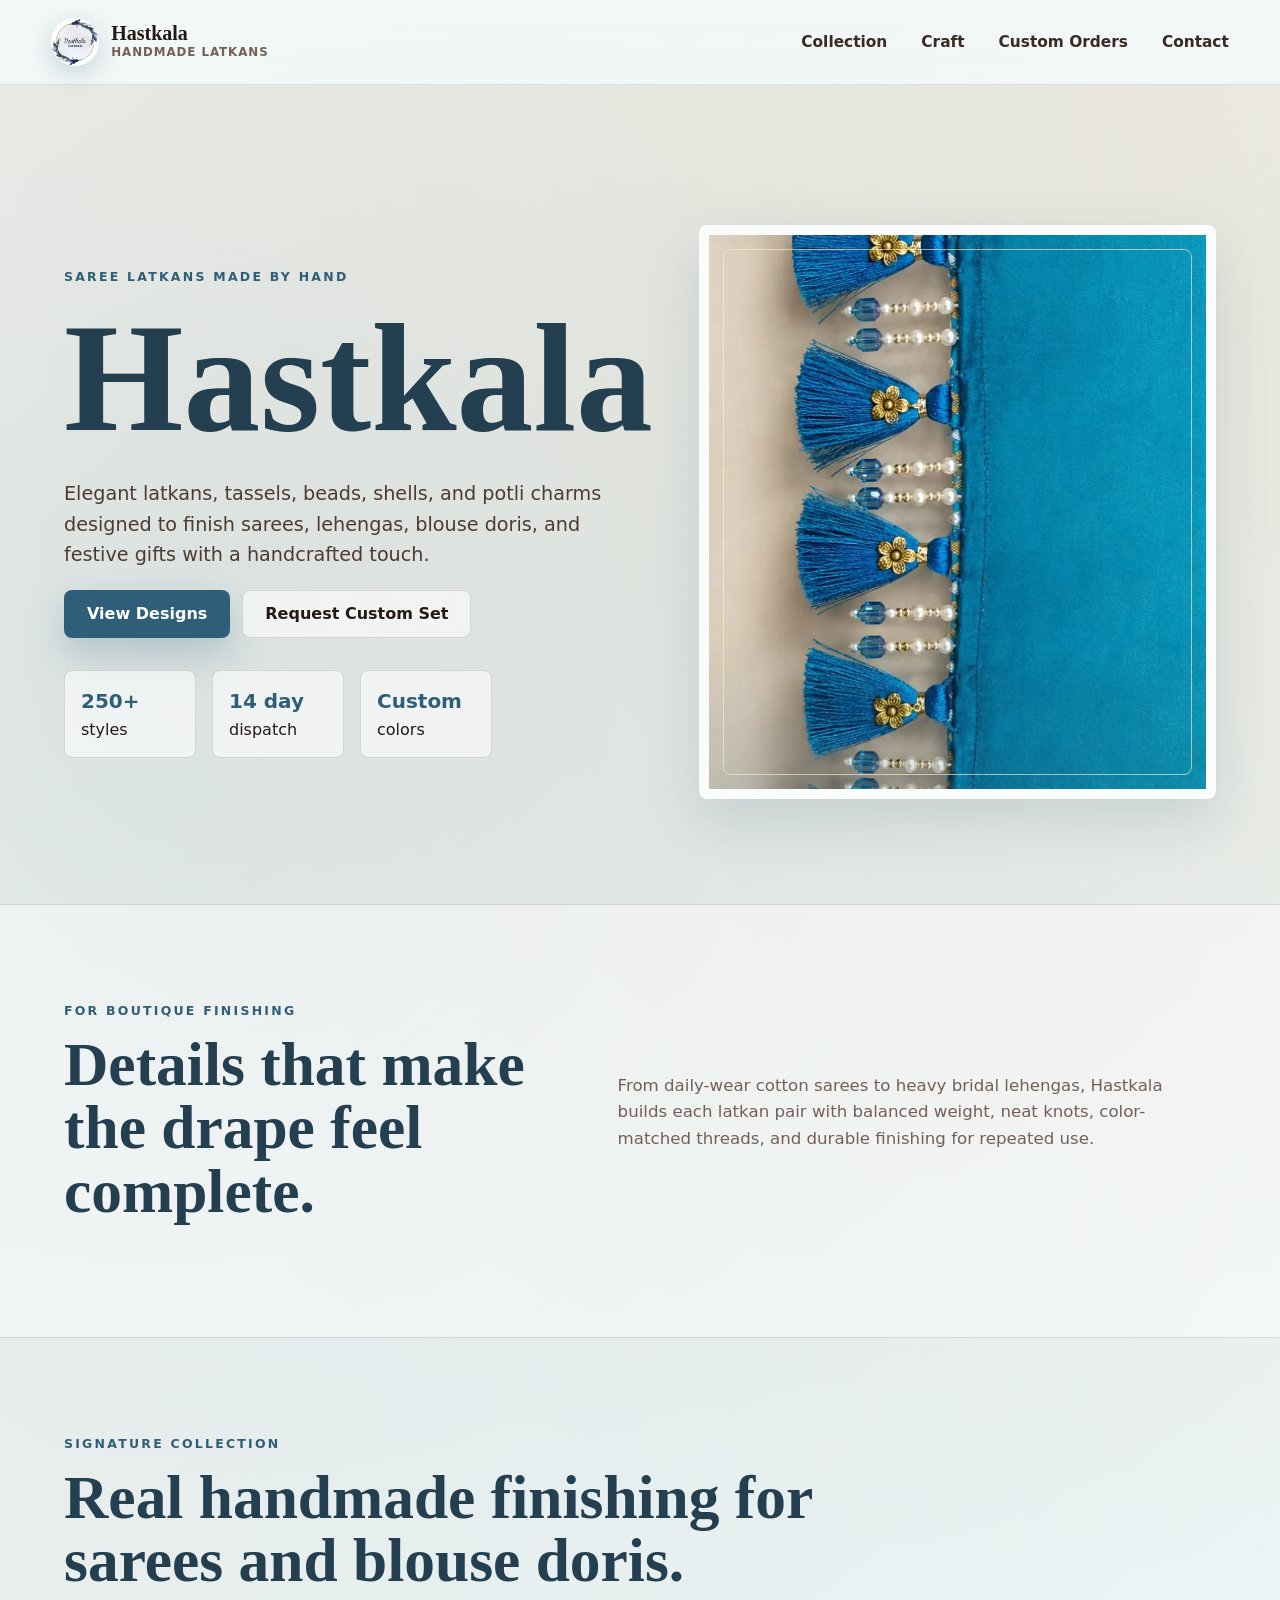
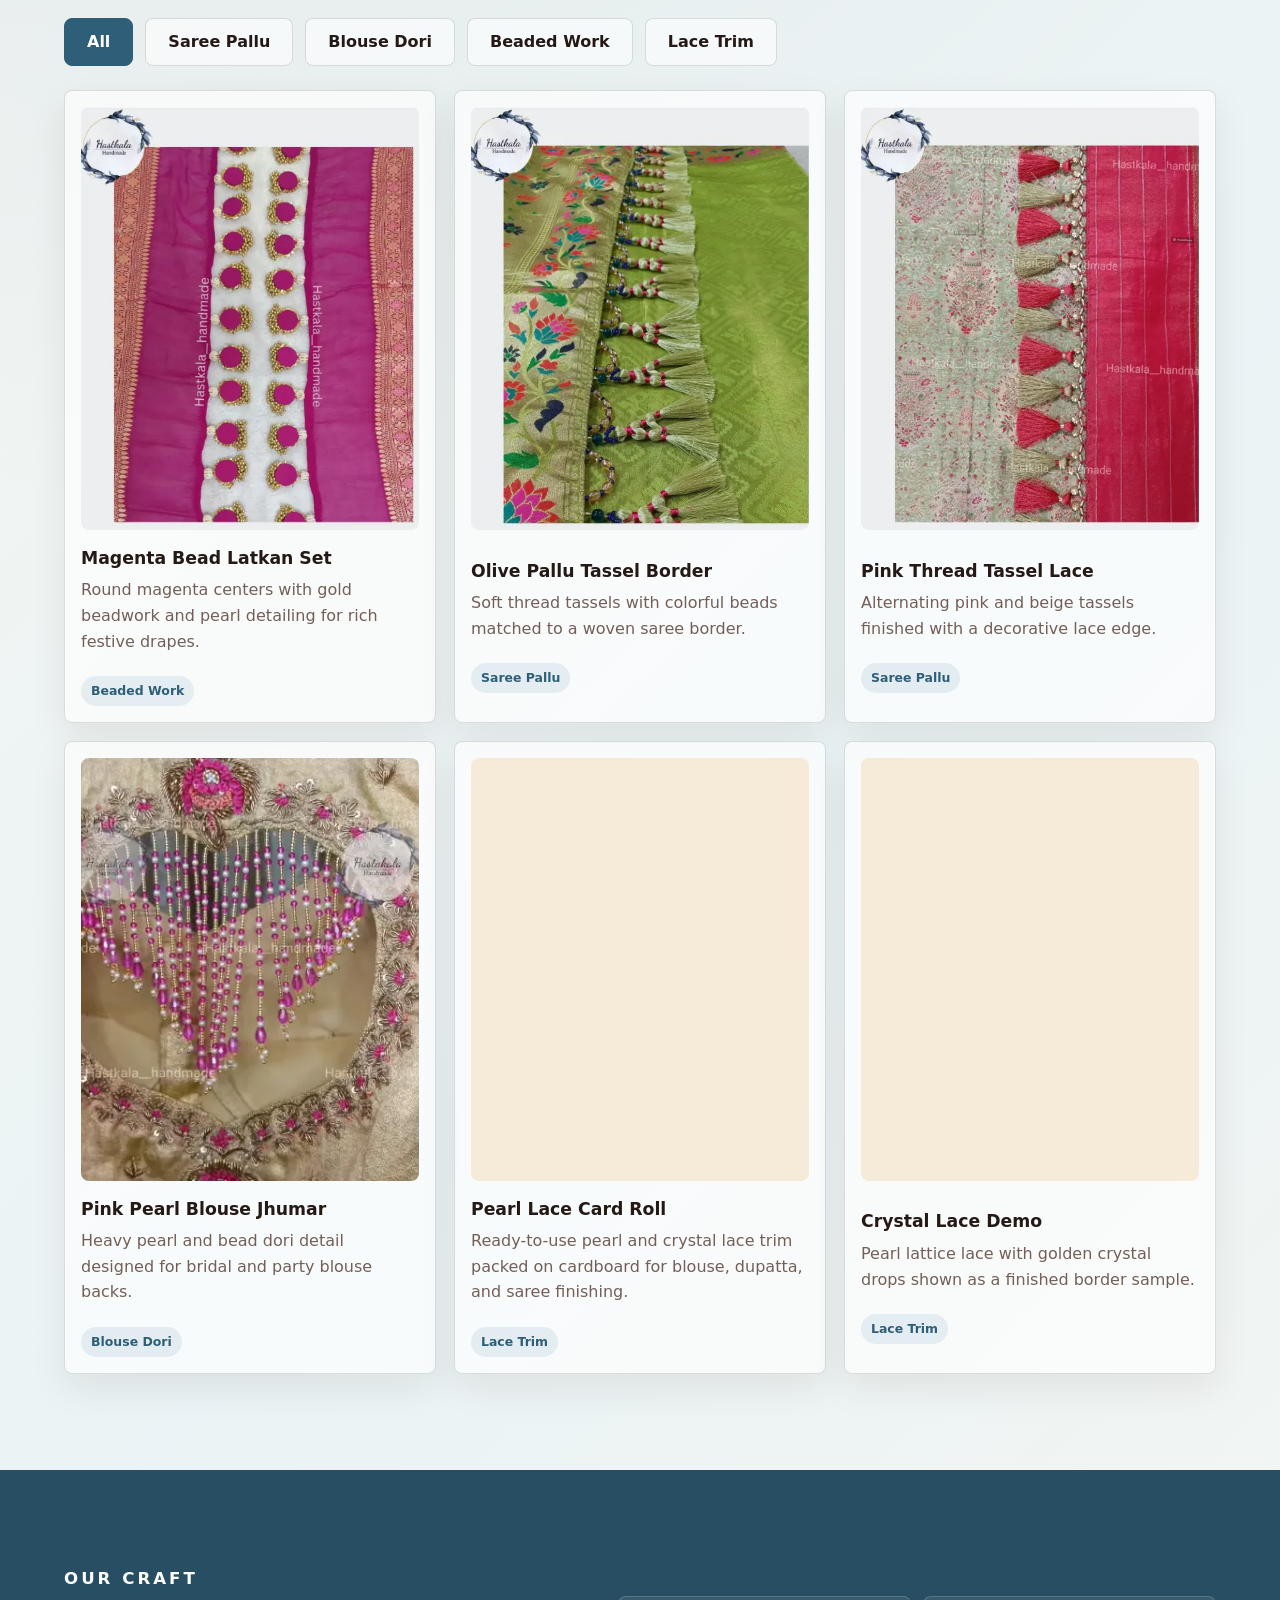
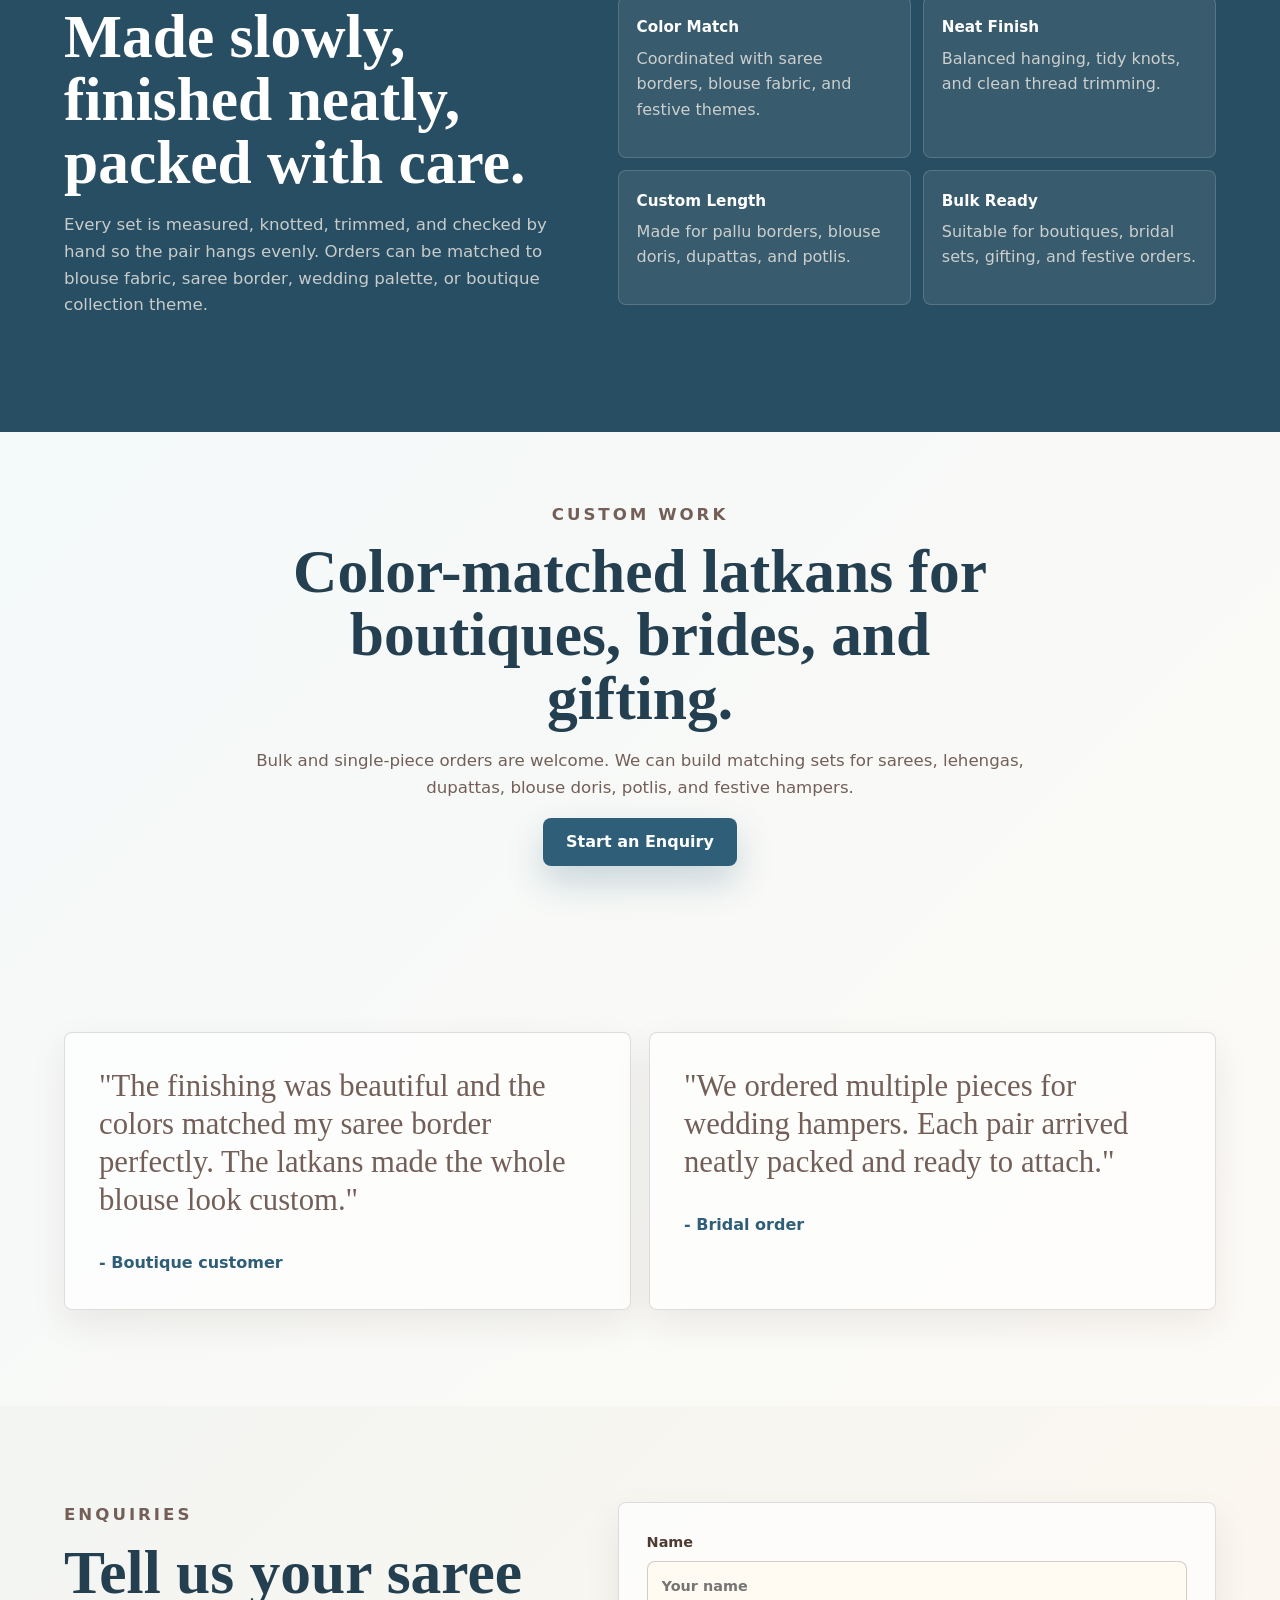
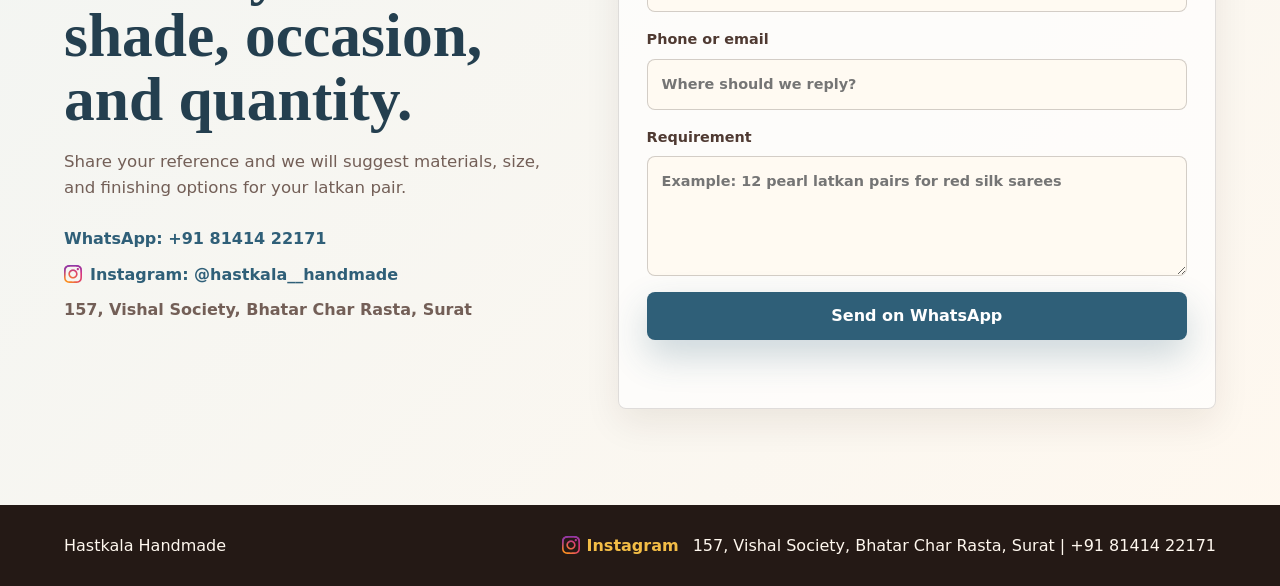
==== commit afd40f08: "lighthouse review changeds" ====
--- a/index.html
+++ b/index.html
@@ -1,23 +1,5 @@
 <!doctype html>
 <html lang="en">
-  <script type="application/ld+json">
-    {
-      "@context": "https://schema.org",
-      "@type": "LocalBusiness",
-      "name": "Hastkala Handmade",
-      "image": "https://hastkalahandmade.netlify.app//assets/main-image.png",
-      "url": "https://hastkalahandmade.netlify.app/",
-      "telephone": "+91 81414 22171",
-      "address": {
-        "@type": "PostalAddress",
-        "streetAddress": "157, Vishal Society, Bhatar Char Rasta",
-        "addressLocality": "Surat",
-        "addressRegion": "Gujarat",
-        "addressCountry": "IN"
-      },
-      "sameAs": ["https://www.instagram.com/hastkala__handmade/"]
-    }
-  </script>
   <head>
     <meta charset="UTF-8" />
     <meta name="viewport" content="width=device-width, initial-scale=1.0" />
@@ -36,13 +18,13 @@
     <meta property="og:url" content="https://hastkalahandmade.netlify.app/" />
     <meta
       property="og:image"
-      content="https://hastkalahandmade.netlify.app/assets/main-image.png"
-    />
-    <link rel="preconnect" href="https://fonts.googleapis.com" />
-    <link rel="preconnect" href="https://fonts.gstatic.com" crossorigin />
+      content="https://hastkalahandmade.netlify.app/assets/main-image.jpeg"
+    />
     <link
-      href="https://fonts.googleapis.com/css2?family=Manrope:wght@400;500;600;700;800&family=Playfair+Display:wght@600;700&display=swap"
-      rel="stylesheet"
+      rel="preload"
+      as="image"
+      href="assets/main-image.webp"
+      fetchpriority="high"
     />
     <link rel="stylesheet" href="style.css" />
     <link rel="canonical" href="https://hastkalahandmade.netlify.app/" />
@@ -65,13 +47,33 @@
       href="./assets/favicon_io/favicon-16x16.png"
     />
     <link rel="manifest" href="./assets/favicon_io/site.webmanifest" />
+    <script type="application/ld+json">
+      {
+        "@context": "https://schema.org",
+        "@type": "LocalBusiness",
+        "name": "Hastkala Handmade",
+        "image": "https://hastkalahandmade.netlify.app/assets/main-image.jpeg",
+        "url": "https://hastkalahandmade.netlify.app/",
+        "telephone": "+91 81414 22171",
+        "address": {
+          "@type": "PostalAddress",
+          "streetAddress": "157, Vishal Society, Bhatar Char Rasta",
+          "addressLocality": "Surat",
+          "addressRegion": "Gujarat",
+          "addressCountry": "IN"
+        },
+        "sameAs": ["https://www.instagram.com/hastkala__handmade/"]
+      }
+    </script>
   </head>
   <body>
     <header class="site-header">
       <a class="brand" href="#home" aria-label="Hastkala Handmade home">
         <img
           class="brand-mark"
-          src="assets/company-logo.png"
+          src="assets/company-logo.webp"
+          width="160"
+          height="159"
           alt=""
           aria-hidden="true"
         />
@@ -128,8 +130,12 @@
           <div class="fabric-panel">
             <img
               class="hero-image"
-              src="assets/main-image.jpeg"
-              alt="Blue and cyrstal latkans on saree"
+              src="assets/main-image.webp"
+              width="817"
+              height="1591"
+              alt="Blue and crystal latkans on saree"
+              fetchpriority="high"
+              decoding="async"
             />
           </div>
         </div>
@@ -175,8 +181,12 @@
           <article class="product-card" data-category="beaded">
             <div class="product-visual">
               <img
-                src="assets/tassel-1.png"
+                src="assets/tassel-1.webp"
+                width="547"
+                height="656"
                 alt="Magenta and gold beaded handmade saree latkan set"
+                loading="lazy"
+                decoding="async"
               />
             </div>
             <div>
@@ -192,8 +202,12 @@
           <article class="product-card" data-category="saree">
             <div class="product-visual">
               <img
-                src="assets/tassel-2.png"
+                src="assets/tassel-2.webp"
+                width="563"
+                height="679"
                 alt="Olive green saree pallu with handmade thread tassels"
+                loading="lazy"
+                decoding="async"
               />
             </div>
             <div>
@@ -209,8 +223,12 @@
           <article class="product-card" data-category="saree">
             <div class="product-visual">
               <img
-                src="assets/tassel-3.png"
+                src="assets/tassel-3.webp"
+                width="556"
+                height="681"
                 alt="Pink and beige saree border with handmade tassel lace"
+                loading="lazy"
+                decoding="async"
               />
             </div>
             <div>
@@ -226,8 +244,12 @@
           <article class="product-card" data-category="blouse">
             <div class="product-visual">
               <img
-                src="assets/tassel-4.png"
+                src="assets/tassel-4.webp"
+                width="408"
+                height="452"
                 alt="Bridal blouse back with pink pearl handmade dori latkan"
+                loading="lazy"
+                decoding="async"
               />
             </div>
             <div>
@@ -243,9 +265,12 @@
           <article class="product-card" data-category="lace">
             <div class="product-visual">
               <img
-                id="lace"
-                src="assets/lace-1.png"
+                src="assets/lace-1.webp"
+                width="509"
+                height="768"
                 alt="Pearl and gold handmade lace trim tied on cardboard"
+                loading="lazy"
+                decoding="async"
               />
             </div>
             <div>
@@ -261,8 +286,12 @@
           <article class="product-card" data-category="lace">
             <div class="product-visual">
               <img
-                src="assets/lace-2.jpeg"
+                src="assets/lace-2.webp"
+                width="700"
+                height="821"
                 alt="Pearl and golden crystal lace trim demo on dark fabric"
+                loading="lazy"
+                decoding="async"
               />
             </div>
             <div>
--- a/style.css
+++ b/style.css
@@ -36,7 +36,8 @@
     ),
     radial-gradient(circle at 88% 4%, rgba(185, 132, 37, 0.1), transparent 26%),
     linear-gradient(135deg, #fbf7f0 0%, #eaf3f5 48%, #fff8ef 100%);
-  font-family: "Manrope", Arial, sans-serif;
+  font-family: Inter, ui-sans-serif, system-ui, -apple-system, BlinkMacSystemFont,
+    "Segoe UI", Arial, sans-serif;
   line-height: 1.6;
 }
 
@@ -93,7 +94,7 @@
 }
 
 .brand strong {
-  font-family: "Playfair Display", Georgia, serif;
+  font-family: Georgia, "Times New Roman", serif;
   font-size: 1.25rem;
   line-height: 1;
 }
@@ -186,7 +187,7 @@
 
 h1,
 h2 {
-  font-family: "Playfair Display", Georgia, serif;
+  font-family: Georgia, "Times New Roman", serif;
   line-height: 1.03;
 }
 
@@ -262,8 +263,8 @@
 
 .filter.active {
   color: #fff;
-  background: var(--cool-blue);
-  border-color: var(--cool-blue);
+  background: var(--deep-blue);
+  border-color: var(--deep-blue);
 }
 
 .hero-stats {
@@ -451,10 +452,6 @@
   object-fit: cover;
 }
 
-#lace {
-  object-fit: fill;
-}
-
 .tag {
   display: inline-flex;
   margin-top: 6px;
@@ -472,7 +469,7 @@
 }
 
 .craft .eyebrow {
-  color: #f3bd46;
+  color: #ffffff;
 }
 
 .craft-copy p,
@@ -497,7 +494,7 @@
 .promise-list span {
   display: block;
   margin-bottom: 6px;
-  color: #f3bd46;
+  color: #ffffff;
   font-size: 0.95rem;
   font-weight: 900;
 }
@@ -526,7 +523,7 @@
 }
 
 .quote-card p {
-  font-family: "Playfair Display", Georgia, serif;
+  font-family: Georgia, "Times New Roman", serif;
   font-size: clamp(1.35rem, 2.4vw, 2rem);
   line-height: 1.24;
 }
